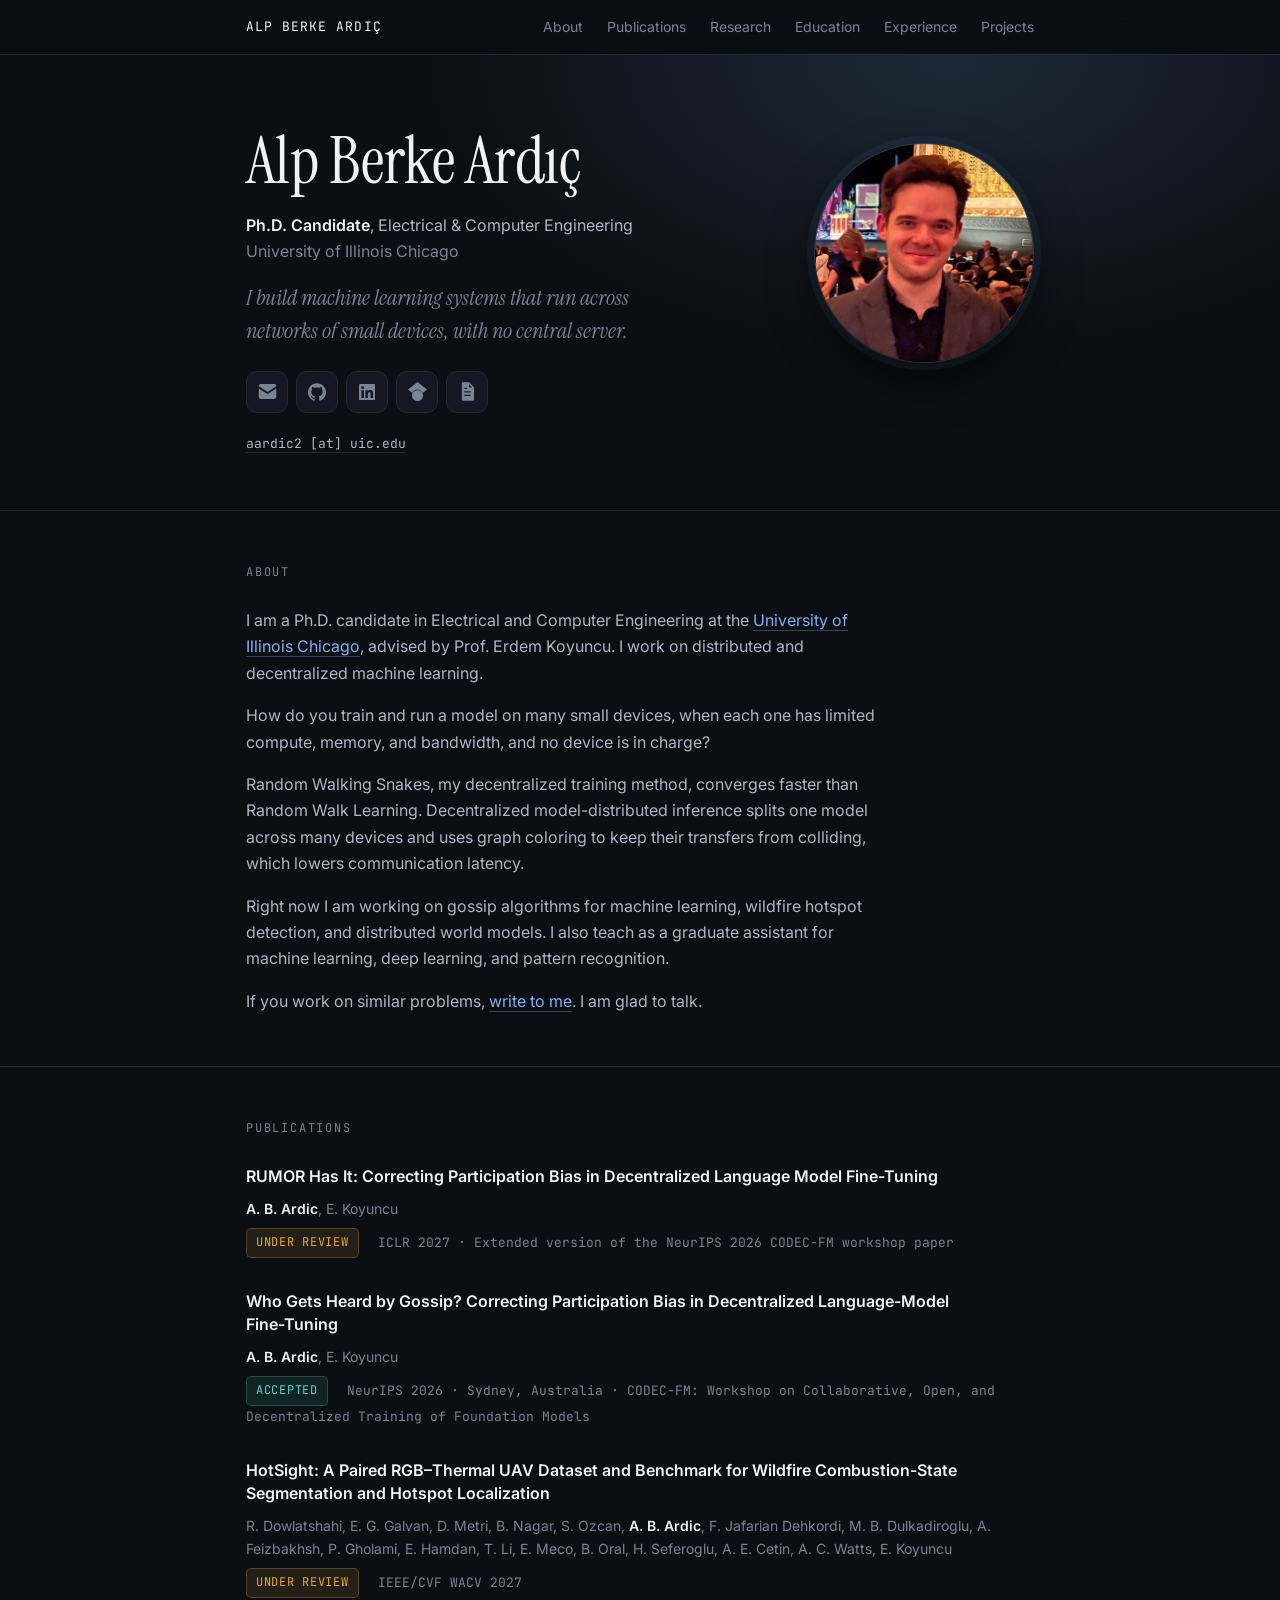
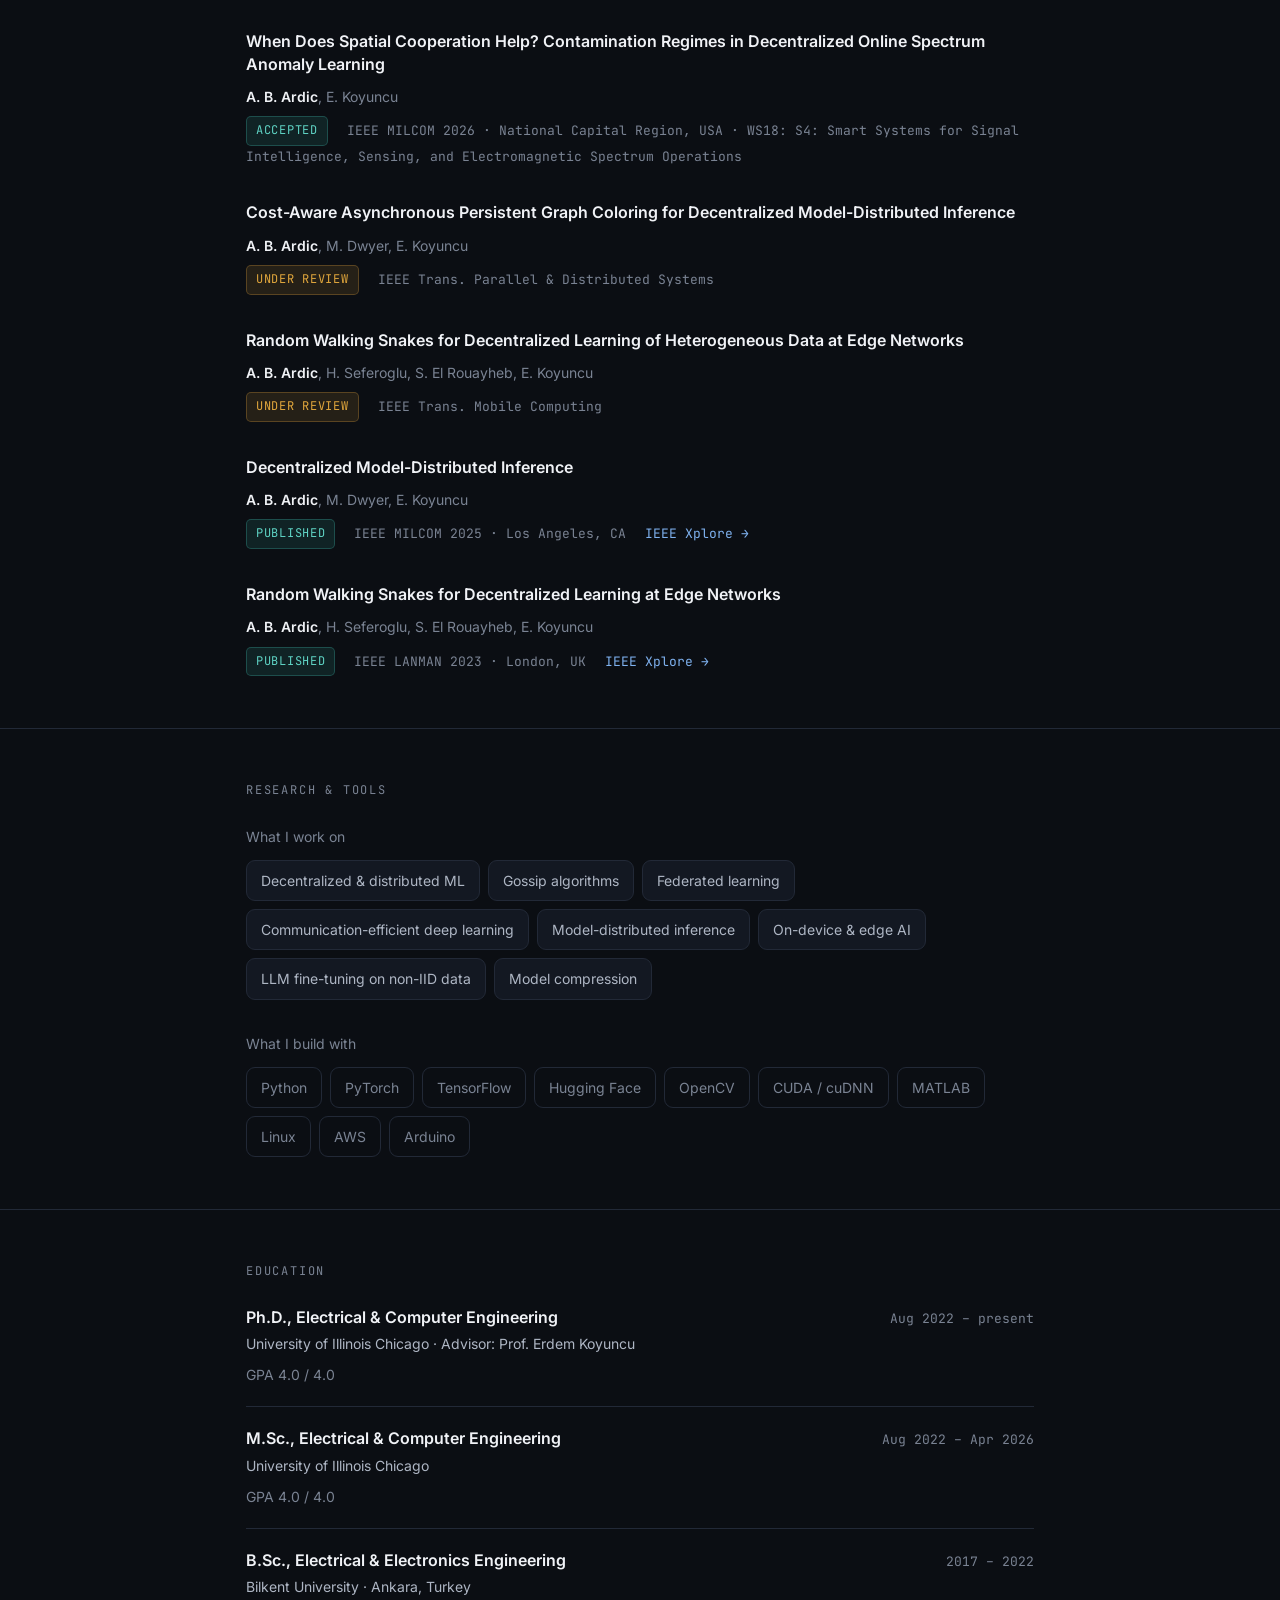
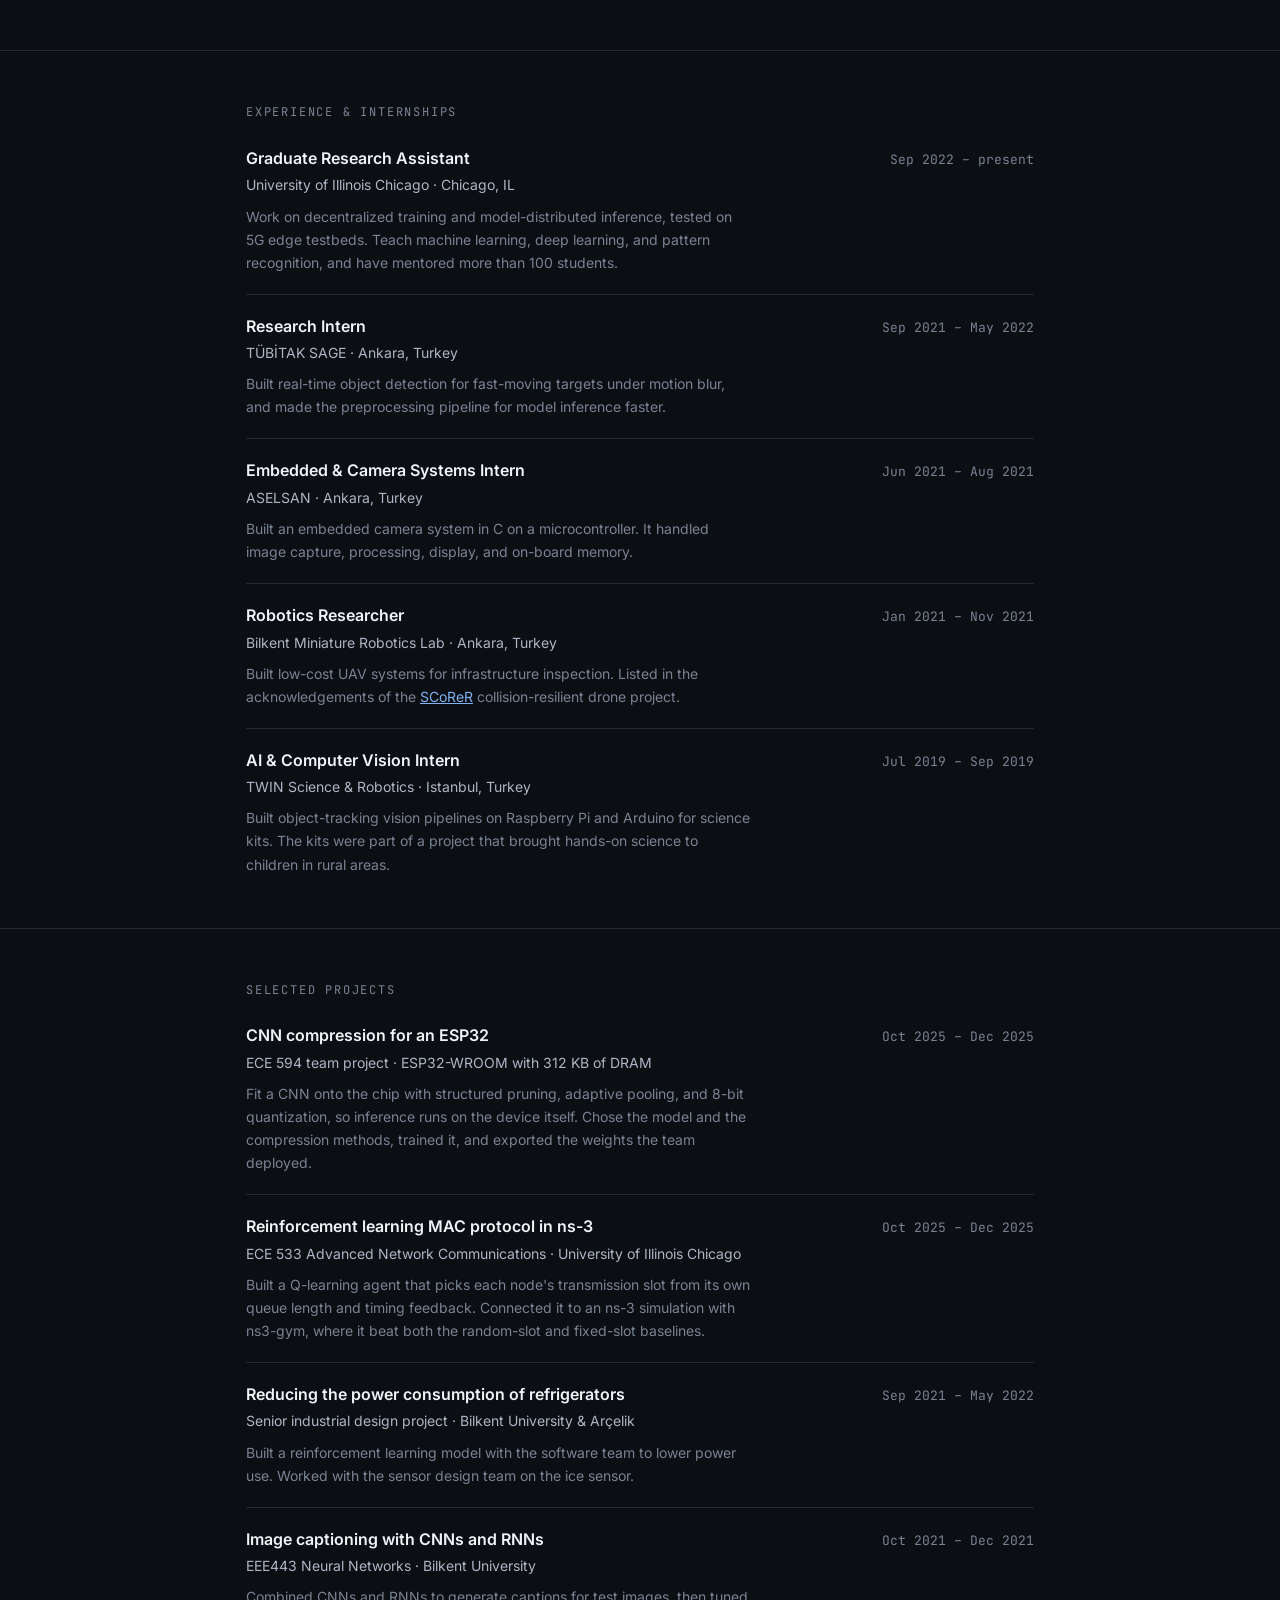
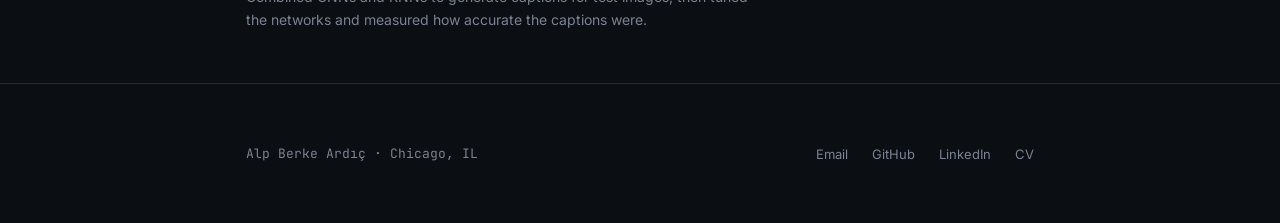
==== index.html @ 1e2c6591 "Add ICLR submission, mark CODEC-FM accepted, HotSight under review" ====
<!DOCTYPE html>
<html lang="en">
<head>
<meta charset="UTF-8">
<meta name="viewport" content="width=device-width, initial-scale=1.0">
<title>Alp Berke Ard&#305;&ccedil;</title>
<meta name="description" content="Alp Berke Ard&#305;&ccedil; is a Ph.D. candidate in Electrical and Computer Engineering at the University of Illinois Chicago, working on distributed and decentralized machine learning at the edge.">
<meta name="color-scheme" content="dark">
<meta property="og:title" content="Alp Berke Ard&#305;&ccedil;">
<meta property="og:description" content="Ph.D. candidate in ECE at the University of Illinois Chicago. Distributed and decentralized machine learning at the edge.">
<meta property="og:type" content="profile">
<meta property="og:image" content="https://alpbardic.github.io/profile.jpg">
<meta property="og:url" content="https://alpbardic.github.io/">
<meta name="theme-color" content="#0B0E13">
<meta name="twitter:card" content="summary">
<meta property="og:image:alt" content="Portrait of Alp Berke Ard&#305;&ccedil;">
<link rel="canonical" href="https://alpbardic.github.io/">
<link rel="icon" href="data:image/svg+xml,%3Csvg%20xmlns='http://www.w3.org/2000/svg'%20viewBox='0%200%2032%2032'%3E%3Crect%20width='32'%20height='32'%20rx='8'%20fill='%230B0E13'/%3E%3Ctext%20x='16'%20y='22'%20font-family='Georgia,serif'%20font-size='17'%20fill='%237FB2F0'%20text-anchor='middle'%3EA%3C/text%3E%3C/svg%3E">
<link rel="preconnect" href="https://fonts.googleapis.com">
<link rel="preconnect" href="https://fonts.gstatic.com" crossorigin>
<link href="https://fonts.googleapis.com/css2?family=Instrument+Serif:ital@0;1&family=Inter:wght@400;600&family=JetBrains+Mono:wght@400&display=swap" rel="stylesheet">
<style>
  :root {
    --bg:        #0B0E13;
    --surface:   #131822;
    --line:      #222937;
    --ink:       #F0F2F6;
    --body:      #AEB6C4;
    --muted:     #7A8393;
    --accent:    #7FB2F0;
    --accent-dim: rgba(127, 178, 240, 0.11);
    --n-a: #3FBFAF;
    --n-b: #8290E4;
    --n-c: #E0A63C;
    --n-d: #C071B8;
    --maxw: 840px;
  }

  * { box-sizing: border-box; }
  html {
    color-scheme: dark;
    -webkit-font-smoothing: antialiased;
    -moz-osx-font-smoothing: grayscale;
    -webkit-tap-highlight-color: rgba(127, 178, 240, 0.15);
    scroll-behavior: smooth;
    scroll-padding-top: 70px;
  }
  body {
    margin: 0;
    position: relative;
    background: var(--bg);
    color: var(--body);
    font-family: 'Inter', system-ui, -apple-system, 'Segoe UI', sans-serif;
    font-size: 1rem;
    line-height: 1.65;
  }
  body::before {
    content: "";
    position: absolute;
    top: 0;
    left: 0;
    right: 0;
    height: 760px;
    pointer-events: none;
    z-index: 0;
    background: radial-gradient(760px 420px at 74% 8%, rgba(127, 178, 240, 0.16), transparent 70%);
  }
  .wrap {
    max-width: var(--maxw);
    margin: 0 auto;
    padding-left: max(26px, env(safe-area-inset-left));
    padding-right: max(26px, env(safe-area-inset-right));
    position: relative;
    z-index: 1;
  }

  a { color: var(--accent); touch-action: manipulation; }
  ::selection { background: rgba(127, 178, 240, 0.28); color: #fff; }
  :focus-visible { outline: 2px solid var(--accent); outline-offset: 3px; border-radius: 4px; }

  .skip {
    position: absolute;
    left: -9999px;
    top: 0;
    z-index: 30;
    background: var(--surface);
    color: var(--ink);
    border: 1px solid var(--line);
    border-radius: 8px;
    padding: 10px 16px;
    font-size: 0.875rem;
    text-decoration: none;
  }
  .skip:focus { left: 12px; top: 12px; }

  /* ---------- Sticky nav ---------- */
  .topbar {
    position: sticky;
    top: 0;
    z-index: 20;
    background: rgba(11, 14, 19, 0.95);
    backdrop-filter: saturate(160%) blur(12px);
    -webkit-backdrop-filter: saturate(160%) blur(12px);
    border-bottom: 1px solid var(--line);
  }
  .topbar .wrap {
    display: flex;
    align-items: center;
    justify-content: space-between;
    gap: 20px;
    height: 54px;
  }
  .topbar .mark {
    font-family: 'JetBrains Mono', ui-monospace, monospace;
    font-size: 0.8125rem;
    letter-spacing: 0.08em;
    color: var(--ink);
    text-decoration: none;
    white-space: nowrap;
  }
  .topbar nav { display: flex; gap: 24px; }
  .topbar nav a {
    font-size: 0.875rem;
    color: var(--muted);
    text-decoration: none;
    transition: color .18s ease;
  }
  .topbar nav a:hover { color: var(--ink); }

  /* ---------- Hero ---------- */
  .hero .wrap { padding-top: 72px; padding-bottom: 56px; }
  .hero-grid {
    display: flex;
    align-items: flex-start;
    gap: 48px;
  }
  .intro { flex: 1 1 auto; min-width: 0; }

  .portrait { flex: 0 0 auto; position: relative; margin: 16px 0 0; }
  .portrait img {
    display: block;
    width: 220px;
    height: 220px;
    border-radius: 50%;
    object-fit: cover;
    border: 1px solid rgba(255, 255, 255, 0.14);
    box-shadow:
      0 0 0 7px rgba(127, 178, 240, 0.06),
      0 18px 44px rgba(0, 0, 0, 0.55);
  }

  .name {
    font-family: 'Instrument Serif', Georgia, serif;
    font-weight: 400;
    font-size: clamp(2.7rem, 7.4vw, 4.1rem);
    line-height: 1.05;
    letter-spacing: -0.008em;
    text-wrap: balance;
    color: var(--ink);
    margin: 0;
  }
  .role {
    font-size: 1rem;
    color: var(--body);
    margin: 16px 0 0;
  }
  .role strong { color: var(--ink); font-weight: 600; }
  .role-org { color: var(--muted); }
  .lede {
    font-family: 'Instrument Serif', Georgia, serif;
    font-style: italic;
    font-size: clamp(1.14rem, 2.5vw, 1.38rem);
    line-height: 1.5;
    color: var(--muted);
    margin: 16px 0 0;
    max-width: 42ch;
  }

  /* ---------- Icon link row ---------- */
  .links { display: flex; flex-wrap: wrap; gap: 8px; margin-top: 24px; }
  .links a {
    display: inline-flex;
    align-items: center;
    justify-content: center;
    width: 42px;
    height: 42px;
    border: 1px solid var(--line);
    background: var(--surface);
    border-radius: 11px;
    color: var(--muted);
    transition: color .18s ease, border-color .18s ease, background .18s ease, transform .18s ease;
  }
  .links a:hover {
    color: var(--accent);
    border-color: rgba(127, 178, 240, 0.45);
    background: var(--accent-dim);
    transform: translateY(-2px);
  }
  .links svg { width: 19px; height: 19px; fill: currentColor; display: block; }
  .links a[aria-label="Email"] svg      { width: 21px; height: 21px; }
  .links a[aria-label="GitHub"] svg     { width: 18px; height: 18px; }
  .links a[aria-label="LinkedIn"] svg   { width: 16.5px; height: 16.5px; }
  .links a[aria-label="CV (PDF)"] svg   { width: 21px; height: 21px; }

  .mailline {
    font-family: 'JetBrains Mono', ui-monospace, monospace;
    font-size: 0.8125rem;
    color: var(--muted);
    margin: 20px 0 0;
  }
  .mailline a { color: var(--body); text-decoration: none; border-bottom: 1px solid var(--line); }
  .mailline a:hover { color: var(--accent); border-bottom-color: var(--accent); }

  /* ---------- Sections ---------- */
  section { border-top: 1px solid var(--line); }
  section .wrap { padding-top: 52px; padding-bottom: 52px; }

  .section-label {
    font-family: 'JetBrains Mono', ui-monospace, monospace;
    font-size: 0.75rem;
    font-weight: 400;
    letter-spacing: 0.15em;
    text-transform: uppercase;
    color: var(--muted);
    margin: 0 0 24px;
  }

  .prose p { margin: 0 0 1rem; max-width: 64ch; text-wrap: pretty; }
  .prose p:last-child { margin-bottom: 0; }
  .prose a { text-decoration: none; border-bottom: 1px solid rgba(127, 178, 240, 0.32); transition: border-color .18s ease; }
  .prose a:hover { border-bottom-color: var(--accent); }
  .prose strong { color: var(--ink); font-weight: 600; }

  /* Research interests + tools */
  .sub {
    font-size: 0.875rem;
    font-weight: 400;
    color: var(--muted);
    margin: 0 0 12px;
  }
  .tags + .sub { margin-top: 32px; }
  .tags { list-style: none; margin: 0; padding: 0; display: flex; flex-wrap: wrap; gap: 8px; }
  .tags li {
    font-size: 0.875rem;
    color: var(--body);
    background: var(--surface);
    border: 1px solid var(--line);
    padding: 8px 14px;
    border-radius: 9px;
  }
  .tags.tools li { background: transparent; color: var(--muted); }

  /* Experience + Education rows */
  .rows { list-style: none; margin: 0; padding: 0; }
  .rows li {
    display: flex;
    justify-content: space-between;
    align-items: baseline;
    gap: 24px;
    padding: 20px 0;
    border-top: 1px solid var(--line);
  }
  .rows li > div { min-width: 0; }
  .rows li:first-child { border-top: none; padding-top: 0; }
  .rows li:last-child { padding-bottom: 0; }
  .row-title { color: var(--ink); font-weight: 600; font-size: 1rem; line-height: 1.4; }
  .row-where { color: var(--body); font-size: 0.875rem; margin-top: 4px; }
  .row-note { color: var(--muted); font-size: 0.875rem; margin-top: 8px; max-width: 56ch; }
  .row-when {
    font-family: 'JetBrains Mono', ui-monospace, monospace;
    font-size: 0.8125rem;
    font-variant-numeric: tabular-nums;
    color: var(--muted);
    white-space: nowrap;
    flex: 0 0 auto;
  }

  /* Publications */
  .pubs { list-style: none; margin: 0; padding: 0; display: flex; flex-direction: column; gap: 32px; }
  .pub-title { font-weight: 600; color: var(--ink); font-size: 1rem; line-height: 1.4; text-decoration: none; display: inline-block; text-wrap: pretty; }
  a.pub-title { border-bottom: 1px solid transparent; transition: color .18s ease, border-color .18s ease; }
  a.pub-title:hover { color: var(--accent); border-bottom-color: var(--accent); }
  .pub-authors { font-size: 0.875rem; color: var(--muted); margin-top: 8px; }
  .pub-authors .me { color: var(--ink); font-weight: 600; }
  .pub-meta {
    font-family: 'JetBrains Mono', ui-monospace, monospace;
    font-size: 0.8125rem;
    line-height: 1.65;
    color: var(--muted);
    margin-top: 8px;
  }
  .pub-meta .tag { margin-right: 11px; }
  .pub-meta .pub-link { margin-left: 11px; }
  .tag {
    display: inline-block;
    vertical-align: 1px;
    font-family: 'JetBrains Mono', ui-monospace, monospace;
    font-size: 0.75rem;
    letter-spacing: 0.06em;
    text-transform: uppercase;
    padding: 4px 9px;
    border-radius: 5px;
    border: 1px solid transparent;
  }
  .tag.published, .tag.accepted { background: rgba(63, 191, 175, 0.12); color: #5FD3C4; border-color: rgba(63, 191, 175, 0.28); }
  .tag.review    { background: rgba(224, 166, 60, 0.12); color: #E0A63C; border-color: rgba(224, 166, 60, 0.28); }
  .pub-link { color: var(--accent); text-decoration: none; border-bottom: 1px solid transparent; white-space: nowrap; }
  .pub-link:hover { border-bottom-color: var(--accent); }

  /* Footer */
  footer { border-top: 1px solid var(--line); }
  footer .wrap {
    padding-top: 56px;
    padding-bottom: 56px;
    display: flex;
    justify-content: space-between;
    flex-wrap: wrap;
    gap: 14px;
    align-items: center;
  }
  .foot-name { font-family: 'JetBrains Mono', ui-monospace, monospace; font-size: 0.8125rem; color: var(--muted); }
  .foot-links a { color: var(--muted); font-size: 0.8125rem; text-decoration: none; margin-left: 20px; }
  .foot-links a:first-child { margin-left: 0; }
  .foot-links a:hover { color: var(--accent); }

  /* ---------- Load animation ---------- */
  .intro > * { animation: riseIn .68s cubic-bezier(.2,.7,.2,1) backwards; }
  .name   { animation-delay: .10s; }
  .role   { animation-delay: .16s; }
  .lede   { animation-delay: .22s; }
  .links  { animation-delay: .28s; }
  .mailline { animation-delay: .34s; }
  .portrait { animation: riseIn .8s cubic-bezier(.2,.7,.2,1) .12s backwards; }
  @keyframes riseIn { from { opacity: 0; transform: translateY(12px); } to { opacity: 1; transform: none; } }

  @media (prefers-reduced-motion: reduce) {
    html { scroll-behavior: auto; }
    .intro > *, .portrait {
      animation: none !important;
      opacity: 1 !important;
      transform: none !important;
    }
  }

  /* ---------- Mobile ---------- */
  @media (max-width: 720px) {
    .topbar .mark { display: none; }
    .topbar nav {
      width: 100%;
      gap: 20px;
      overflow-x: auto;
      overscroll-behavior-x: contain;
      scrollbar-width: none;
      -ms-overflow-style: none;
    }
    .topbar nav::-webkit-scrollbar { display: none; }
    .topbar nav a { white-space: nowrap; }
    .wrap { padding-left: max(20px, env(safe-area-inset-left)); padding-right: max(20px, env(safe-area-inset-right)); }
    .hero .wrap { padding-top: 44px; padding-bottom: 44px; }
    .hero-grid { flex-direction: column-reverse; align-items: flex-start; gap: 28px; }
    .portrait { margin: 0; }
    .portrait img { width: 132px; height: 132px; }
    section .wrap { padding-top: 40px; padding-bottom: 40px; }
    .rows li { flex-direction: column-reverse; align-items: flex-start; gap: 6px; }
    .tags li { font-size: 0.8125rem; padding: 6px 12px; }
    .lede { max-width: none; }
  }
</style>
</head>
<body>

  <a class="skip" href="#main">Skip to content</a>

  <div class="topbar">
    <div class="wrap">
      <a class="mark" href="#top">ALP BERKE ARDI&Ccedil;</a>
      <nav aria-label="Sections">
        <a href="#about">About</a>
        <a href="#publications">Publications</a>
        <a href="#research">Research</a>
        <a href="#education">Education</a>
        <a href="#experience">Experience</a>
        <a href="#projects">Projects</a>
      </nav>
    </div>
  </div>

  <header class="hero" id="top">
    <div class="wrap">
      <div class="hero-grid">
        <div class="intro">
          <h1 class="name">Alp Berke Ard&#305;&ccedil;</h1>
          <p class="role"><strong>Ph.D. Candidate</strong>, Electrical &amp; Computer Engineering<br><span class="role-org">University of Illinois Chicago</span></p>
          <p class="lede">I build machine learning systems that run across networks of small devices, with no central server.</p>

          <nav class="links" aria-label="Contact and profiles">
            <a href="mailto:aardic2@uic.edu" title="Email" aria-label="Email">
              <svg viewBox="0 0 24 24" aria-hidden="true"><path d="M2 5.6C2 4.4 3 3.4 4.2 3.4h15.6c1.2 0 2.2 1 2.2 2.2v.5L12 12.5 2 6.1v-.5Z"/><path d="M2 8.5v9.9c0 1.2 1 2.2 2.2 2.2h15.6c1.2 0 2.2-1 2.2-2.2V8.5l-9.5 6.1c-.3.2-.7.2-1 0L2 8.5Z"/></svg>
            </a>
            <a href="https://github.com/alpbardic" target="_blank" rel="noopener" title="GitHub" aria-label="GitHub">
              <svg viewBox="0 0 24 24" aria-hidden="true"><path d="M12 .297c-6.63 0-12 5.373-12 12 0 5.303 3.438 9.8 8.205 11.385.6.113.82-.258.82-.577 0-.285-.01-1.04-.015-2.04-3.338.724-4.042-1.61-4.042-1.61C4.422 18.07 3.633 17.7 3.633 17.7c-1.087-.744.084-.729.084-.729 1.205.084 1.838 1.236 1.838 1.236 1.07 1.835 2.809 1.305 3.495.998.108-.776.417-1.305.76-1.605-2.665-.3-5.466-1.332-5.466-5.93 0-1.31.465-2.38 1.235-3.22-.135-.303-.54-1.523.105-3.176 0 0 1.005-.322 3.3 1.23.96-.267 1.98-.399 3-.405 1.02.006 2.04.138 3 .405 2.28-1.552 3.285-1.23 3.285-1.23.645 1.653.24 2.873.12 3.176.765.84 1.23 1.91 1.23 3.22 0 4.61-2.805 5.625-5.475 5.92.42.36.81 1.096.81 2.22 0 1.606-.015 2.896-.015 3.286 0 .315.21.69.825.57C20.565 22.092 24 17.592 24 12.297c0-6.627-5.373-12-12-12"/></svg>
            </a>
            <a href="https://www.linkedin.com/in/alpberkeardic" target="_blank" rel="noopener" title="LinkedIn" aria-label="LinkedIn">
              <svg viewBox="0 0 24 24" aria-hidden="true"><path d="M20.447 20.452h-3.554v-5.569c0-1.328-.027-3.037-1.852-3.037-1.853 0-2.136 1.445-2.136 2.939v5.667H9.351V9h3.414v1.561h.046c.477-.9 1.637-1.85 3.37-1.85 3.601 0 4.267 2.37 4.267 5.455v6.286zM5.337 7.433a2.062 2.062 0 01-2.063-2.065 2.064 2.064 0 112.063 2.065zm1.782 13.019H3.555V9h3.564v11.452zM22.225 0H1.771C.792 0 0 .774 0 1.729v20.542C0 23.227.792 24 1.771 24h20.451C23.2 24 24 23.227 24 22.271V1.729C24 .774 23.2 0 22.222 0h.003z"/></svg>
            </a>
            <a href="https://scholar.google.com/citations?user=dXSfslwAAAAJ&amp;hl=en" target="_blank" rel="noopener" title="Google Scholar" aria-label="Google Scholar">
              <svg viewBox="0 0 24 24" aria-hidden="true"><path d="M5.242 13.769L0 9.5 12 0l12 9.5-5.242 4.269C17.548 11.249 14.978 9.5 12 9.5c-2.977 0-5.548 1.748-6.758 4.269zM12 10a7 7 0 100 14 7 7 0 000-14z"/></svg>
            </a>
            <a href="Alp_Berke_Ardic_Resume.pdf" target="_blank" rel="noopener" title="CV (PDF)" aria-label="CV (PDF)">
              <svg viewBox="0 0 24 24" fill-rule="evenodd" clip-rule="evenodd" aria-hidden="true"><path d="M5.6 2.6c0-.6.5-1.1 1.1-1.1h7.1L19.5 7v14.4c0 .6-.5 1.1-1.1 1.1H6.7c-.6 0-1.1-.5-1.1-1.1V2.6Zm8.2 1.1v3.6h3.6l-3.6-3.6ZM8.4 11.6h7.2v1.6H8.4v-1.6Zm0 4h7.2v1.6H8.4v-1.6Zm0-8h3.2v1.6H8.4V7.6Z"/></svg>
            </a>
          </nav>

          <p class="mailline"><a href="mailto:aardic2@uic.edu">aardic2 [at] uic.edu</a></p>
        </div>

        <figure class="portrait">
          <img src="profile.jpg" width="220" height="220" alt="Portrait of Alp Berke Ard&#305;&ccedil;" decoding="async" fetchpriority="high">
        </figure>
      </div>
    </div>
  </header>

  <main id="main">
    <section id="about" aria-labelledby="about-label">
      <div class="wrap">
        <h2 class="section-label" id="about-label">About</h2>
        <div class="prose">
          <p>I am a Ph.D. candidate in Electrical and Computer Engineering at the <a href="https://ece.uic.edu" target="_blank" rel="noopener">University of Illinois Chicago</a>, advised by Prof. Erdem Koyuncu. I work on distributed and decentralized machine learning.</p>
          <p>How do you train and run a model on many small devices, when each one has limited compute, memory, and bandwidth, and no device is in charge?</p>
          <p>Random Walking Snakes, my decentralized training method, converges faster than Random Walk Learning. Decentralized model-distributed inference splits one model across many devices and uses graph coloring to keep their transfers from colliding, which lowers communication latency.</p>
          <p>Right now I am working on gossip algorithms for machine learning, wildfire hotspot detection, and distributed world models. I also teach as a graduate assistant for machine learning, deep learning, and pattern recognition.</p>
          <p>If you work on similar problems, <a href="mailto:aardic2@uic.edu">write to me</a>. I am glad to talk.</p>
        </div>
      </div>
    </section>

    <section id="publications" aria-labelledby="publications-label">
      <div class="wrap">
        <h2 class="section-label" id="publications-label">Publications</h2>
        <ul class="pubs">
          <li>
            <span class="pub-title">RUMOR Has It: Correcting Participation Bias in Decentralized Language Model Fine-Tuning</span>
            <div class="pub-authors"><span class="me">A. B. Ardic</span>, E. Koyuncu</div>
            <div class="pub-meta"><span class="tag review">Under review</span> <span class="venue">ICLR 2027 &middot; Extended version of the NeurIPS 2026 CODEC-FM workshop paper</span></div>
          </li>
          <li>
            <span class="pub-title">Who Gets Heard by Gossip? Correcting Participation Bias in Decentralized Language-Model Fine-Tuning</span>
            <div class="pub-authors"><span class="me">A. B. Ardic</span>, E. Koyuncu</div>
            <div class="pub-meta"><span class="tag accepted">Accepted</span> <span class="venue">NeurIPS 2026 &middot; Sydney, Australia &middot; CODEC-FM: Workshop on Collaborative, Open, and Decentralized Training of Foundation Models</span></div>
          </li>
          <li>
            <span class="pub-title">HotSight: A Paired RGB&ndash;Thermal UAV Dataset and Benchmark for Wildfire Combustion-State Segmentation and Hotspot Localization</span>
            <div class="pub-authors">R. Dowlatshahi, E. G. Galvan, D. Metri, B. Nagar, S. Ozcan, <span class="me">A. B. Ardic</span>, F. Jafarian Dehkordi, M. B. Dulkadiroglu, A. Feizbakhsh, P. Gholami, E. Hamdan, T. Li, E. Meco, B. Oral, H. Seferoglu, A. E. Cetin, A. C. Watts, E. Koyuncu</div>
            <div class="pub-meta"><span class="tag review">Under review</span> <span class="venue">IEEE/CVF WACV 2027</span></div>
          </li>
          <li>
            <span class="pub-title">When Does Spatial Cooperation Help? Contamination Regimes in Decentralized Online Spectrum Anomaly Learning</span>
            <div class="pub-authors"><span class="me">A. B. Ardic</span>, E. Koyuncu</div>
            <div class="pub-meta"><span class="tag accepted">Accepted</span> <span class="venue">IEEE MILCOM 2026 &middot; National Capital Region, USA &middot; WS18: S4: Smart Systems for Signal Intelligence, Sensing, and Electromagnetic Spectrum Operations</span></div>
          </li>
          <li>
            <span class="pub-title">Cost-Aware Asynchronous Persistent Graph Coloring for Decentralized Model-Distributed Inference</span>
            <div class="pub-authors"><span class="me">A. B. Ardic</span>, M. Dwyer, E. Koyuncu</div>
            <div class="pub-meta"><span class="tag review">Under review</span> <span class="venue">IEEE Trans. Parallel &amp; Distributed Systems</span></div>
          </li>
          <li>
            <span class="pub-title">Random Walking Snakes for Decentralized Learning of Heterogeneous Data at Edge Networks</span>
            <div class="pub-authors"><span class="me">A. B. Ardic</span>, H. Seferoglu, S. El Rouayheb, E. Koyuncu</div>
            <div class="pub-meta"><span class="tag review">Under review</span> <span class="venue">IEEE Trans. Mobile Computing</span></div>
          </li>
          <li>
            <a class="pub-title" href="https://ieeexplore.ieee.org/document/11310356" target="_blank" rel="noopener">Decentralized Model-Distributed Inference</a>
            <div class="pub-authors"><span class="me">A. B. Ardic</span>, M. Dwyer, E. Koyuncu</div>
            <div class="pub-meta"><span class="tag published">Published</span> <span class="venue">IEEE MILCOM 2025 &middot; Los Angeles, CA</span> <a class="pub-link" href="https://ieeexplore.ieee.org/document/11310356" target="_blank" rel="noopener">IEEE Xplore &rarr;</a></div>
          </li>
          <li>
            <a class="pub-title" href="https://ieeexplore.ieee.org/document/10189426" target="_blank" rel="noopener">Random Walking Snakes for Decentralized Learning at Edge Networks</a>
            <div class="pub-authors"><span class="me">A. B. Ardic</span>, H. Seferoglu, S. El Rouayheb, E. Koyuncu</div>
            <div class="pub-meta"><span class="tag published">Published</span> <span class="venue">IEEE LANMAN 2023 &middot; London, UK</span> <a class="pub-link" href="https://ieeexplore.ieee.org/document/10189426" target="_blank" rel="noopener">IEEE Xplore &rarr;</a></div>
          </li>
        </ul>
      </div>
    </section>

    <section id="research" aria-labelledby="research-label">
      <div class="wrap">
        <h2 class="section-label" id="research-label">Research &amp; Tools</h2>
        <h3 class="sub">What I work on</h3>
        <ul class="tags">
          <li>Decentralized &amp; distributed ML</li>
          <li>Gossip algorithms</li>
          <li>Federated learning</li>
          <li>Communication-efficient deep learning</li>
          <li>Model-distributed inference</li>
          <li>On-device &amp; edge AI</li>
          <li>LLM fine-tuning on non-IID data</li>
          <li>Model compression</li>
        </ul>
        <h3 class="sub">What I build with</h3>
        <ul class="tags tools">
          <li>Python</li>
          <li>PyTorch</li>
          <li>TensorFlow</li>
          <li>Hugging Face</li>
          <li>OpenCV</li>
          <li>CUDA / cuDNN</li>
          <li>MATLAB</li>
          <li>Linux</li>
          <li>AWS</li>
          <li>Arduino</li>
        </ul>
      </div>
    </section>

    <section id="education" aria-labelledby="education-label">
      <div class="wrap">
        <h2 class="section-label" id="education-label">Education</h2>
        <ul class="rows">
          <li>
            <div>
              <div class="row-title">Ph.D., Electrical &amp; Computer Engineering</div>
              <div class="row-where">University of Illinois Chicago &middot; Advisor: Prof. Erdem Koyuncu</div>
              <div class="row-note">GPA 4.0 / 4.0</div>
            </div>
            <div class="row-when">Aug 2022 &ndash; present</div>
          </li>
          <li>
            <div>
              <div class="row-title">M.Sc., Electrical &amp; Computer Engineering</div>
              <div class="row-where">University of Illinois Chicago</div>
              <div class="row-note">GPA 4.0 / 4.0</div>
            </div>
            <div class="row-when">Aug 2022 &ndash; Apr 2026</div>
          </li>
          <li>
            <div>
              <div class="row-title">B.Sc., Electrical &amp; Electronics Engineering</div>
              <div class="row-where">Bilkent University &middot; Ankara, Turkey</div>
            </div>
            <div class="row-when">2017 &ndash; 2022</div>
          </li>
        </ul>
      </div>
    </section>

    <section id="experience" aria-labelledby="experience-label">
      <div class="wrap">
        <h2 class="section-label" id="experience-label">Experience &amp; Internships</h2>
        <ul class="rows">
          <li>
            <div>
              <div class="row-title">Graduate Research Assistant</div>
              <div class="row-where">University of Illinois Chicago &middot; Chicago, IL</div>
              <div class="row-note">Work on decentralized training and model-distributed inference, tested on 5G edge testbeds. Teach machine learning, deep learning, and pattern recognition, and have mentored more than 100 students.</div>
            </div>
            <div class="row-when">Sep 2022 &ndash; present</div>
          </li>
          <li>
            <div>
              <div class="row-title">Research Intern</div>
              <div class="row-where">T&Uuml;B&#304;TAK SAGE &middot; Ankara, Turkey</div>
              <div class="row-note">Built real-time object detection for fast-moving targets under motion blur, and made the preprocessing pipeline for model inference faster.</div>
            </div>
            <div class="row-when">Sep 2021 &ndash; May 2022</div>
          </li>
          <li>
            <div>
              <div class="row-title">Embedded &amp; Camera Systems Intern</div>
              <div class="row-where">ASELSAN &middot; Ankara, Turkey</div>
              <div class="row-note">Built an embedded camera system in C on a microcontroller. It handled image capture, processing, display, and on-board memory.</div>
            </div>
            <div class="row-when">Jun 2021 &ndash; Aug 2021</div>
          </li>
          <li>
            <div>
              <div class="row-title">Robotics Researcher</div>
              <div class="row-where">Bilkent Miniature Robotics Lab &middot; Ankara, Turkey</div>
              <div class="row-note">Built low-cost UAV systems for infrastructure inspection. Listed in the acknowledgements of the <a href="https://ieeexplore.ieee.org/document/10121952" target="_blank" rel="noopener">SCoReR</a> collision-resilient drone project.</div>
            </div>
            <div class="row-when">Jan 2021 &ndash; Nov 2021</div>
          </li>
          <li>
            <div>
              <div class="row-title">AI &amp; Computer Vision Intern</div>
              <div class="row-where">TWIN Science &amp; Robotics &middot; Istanbul, Turkey</div>
              <div class="row-note">Built object-tracking vision pipelines on Raspberry Pi and Arduino for science kits. The kits were part of a project that brought hands-on science to children in rural areas.</div>
            </div>
            <div class="row-when">Jul 2019 &ndash; Sep 2019</div>
          </li>
        </ul>
      </div>
    </section>

    <section id="projects" aria-labelledby="projects-label">
      <div class="wrap">
        <h2 class="section-label" id="projects-label">Selected Projects</h2>
        <ul class="rows">
          <li>
            <div>
              <div class="row-title">CNN compression for an ESP32</div>
              <div class="row-where">ECE 594 team project &middot; ESP32-WROOM with 312&nbsp;KB of DRAM</div>
              <div class="row-note">Fit a CNN onto the chip with structured pruning, adaptive pooling, and 8-bit quantization, so inference runs on the device itself. Chose the model and the compression methods, trained it, and exported the weights the team deployed.</div>
            </div>
            <div class="row-when">Oct 2025 &ndash; Dec 2025</div>
          </li>
          <li>
            <div>
              <div class="row-title">Reinforcement learning MAC protocol in ns-3</div>
              <div class="row-where">ECE 533 Advanced Network Communications &middot; University of Illinois Chicago</div>
              <div class="row-note">Built a Q-learning agent that picks each node's transmission slot from its own queue length and timing feedback. Connected it to an ns-3 simulation with ns3-gym, where it beat both the random-slot and fixed-slot baselines.</div>
            </div>
            <div class="row-when">Oct 2025 &ndash; Dec 2025</div>
          </li>
          <li>
            <div>
              <div class="row-title">Reducing the power consumption of refrigerators</div>
              <div class="row-where">Senior industrial design project &middot; Bilkent University &amp; Ar&ccedil;elik</div>
              <div class="row-note">Built a reinforcement learning model with the software team to lower power use. Worked with the sensor design team on the ice sensor.</div>
            </div>
            <div class="row-when">Sep 2021 &ndash; May 2022</div>
          </li>
          <li>
            <div>
              <div class="row-title">Image captioning with CNNs and RNNs</div>
              <div class="row-where">EEE443 Neural Networks &middot; Bilkent University</div>
              <div class="row-note">Combined CNNs and RNNs to generate captions for test images, then tuned the networks and measured how accurate the captions were.</div>
            </div>
            <div class="row-when">Oct 2021 &ndash; Dec 2021</div>
          </li>
        </ul>
      </div>
    </section>
  </main>

  <footer>
    <div class="wrap">
      <span class="foot-name">Alp Berke Ard&#305;&ccedil; &middot; Chicago, IL</span>
      <span class="foot-links">
        <a href="mailto:aardic2@uic.edu">Email</a>
        <a href="https://github.com/alpbardic" target="_blank" rel="noopener">GitHub</a>
        <a href="https://www.linkedin.com/in/alpberkeardic" target="_blank" rel="noopener">LinkedIn</a>
        <a href="Alp_Berke_Ardic_Resume.pdf" target="_blank" rel="noopener">CV</a>
      </span>
    </div>
  </footer>

</body>
</html>
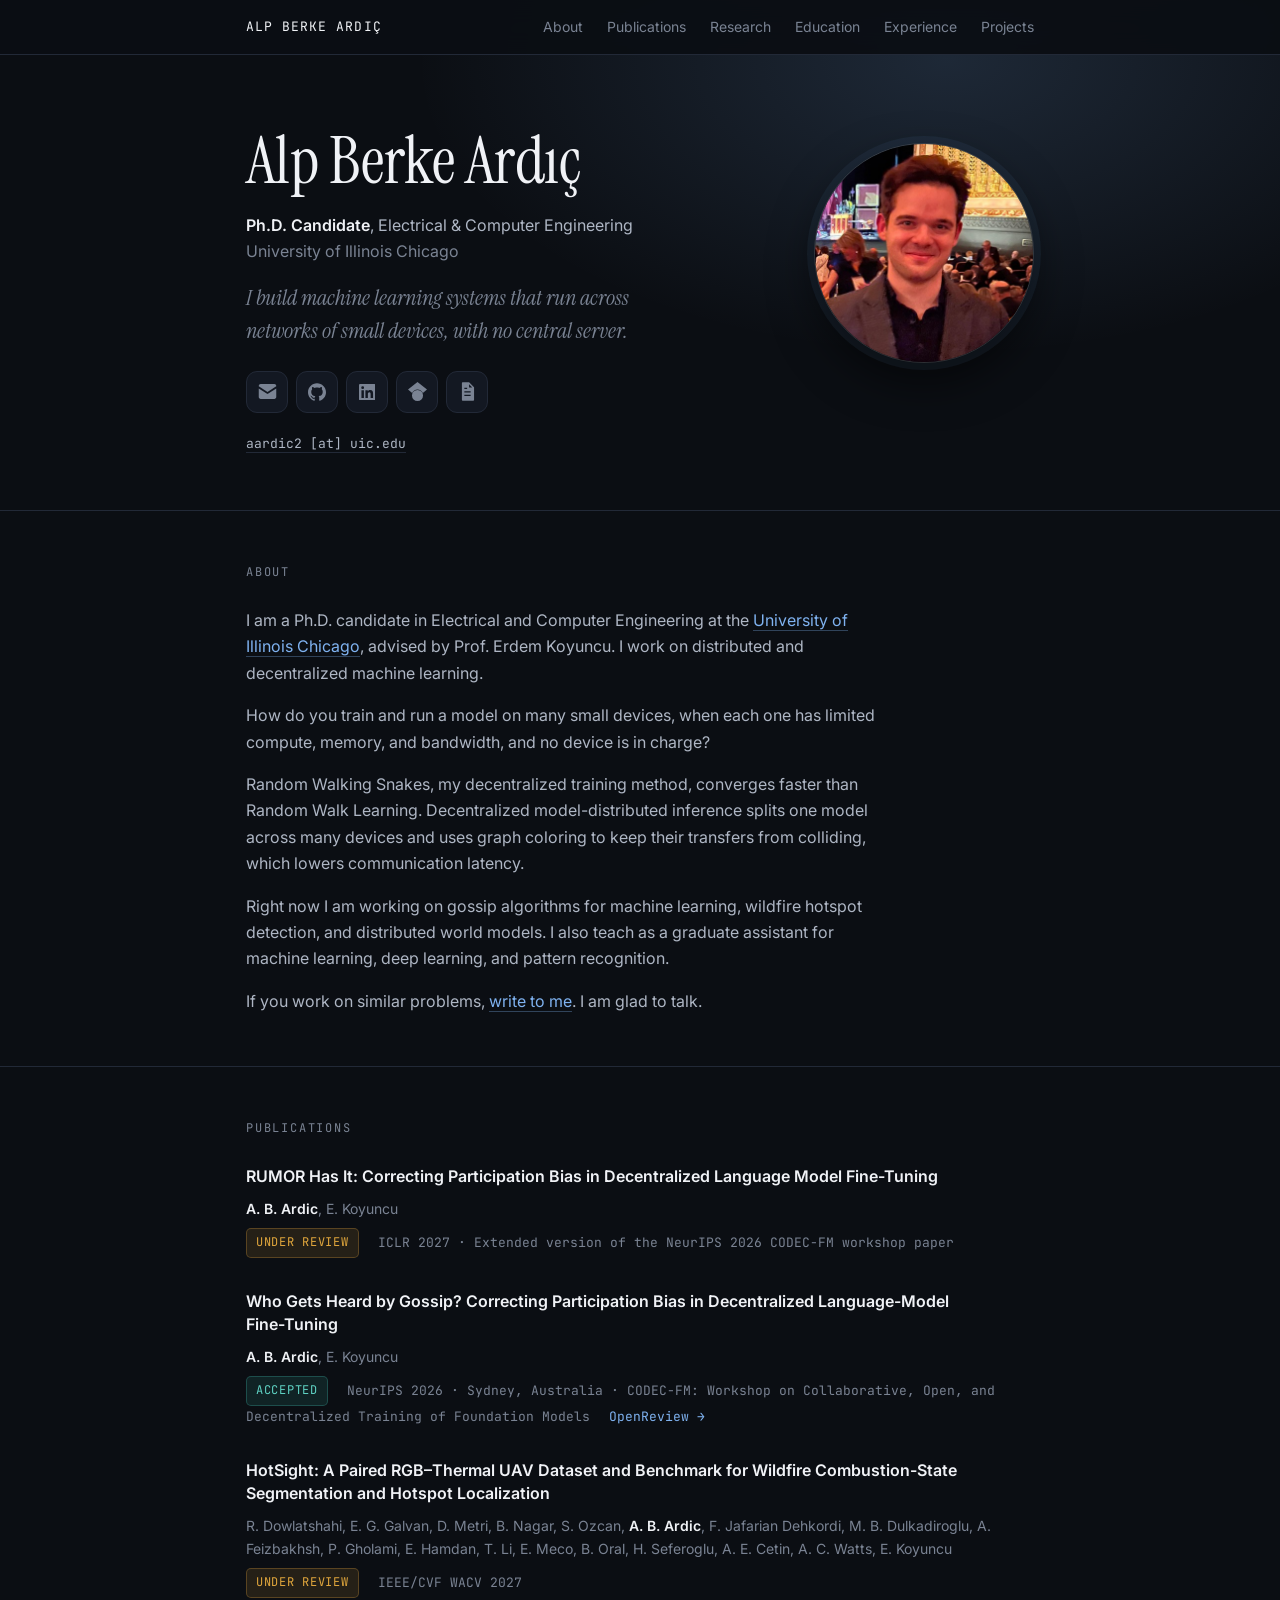
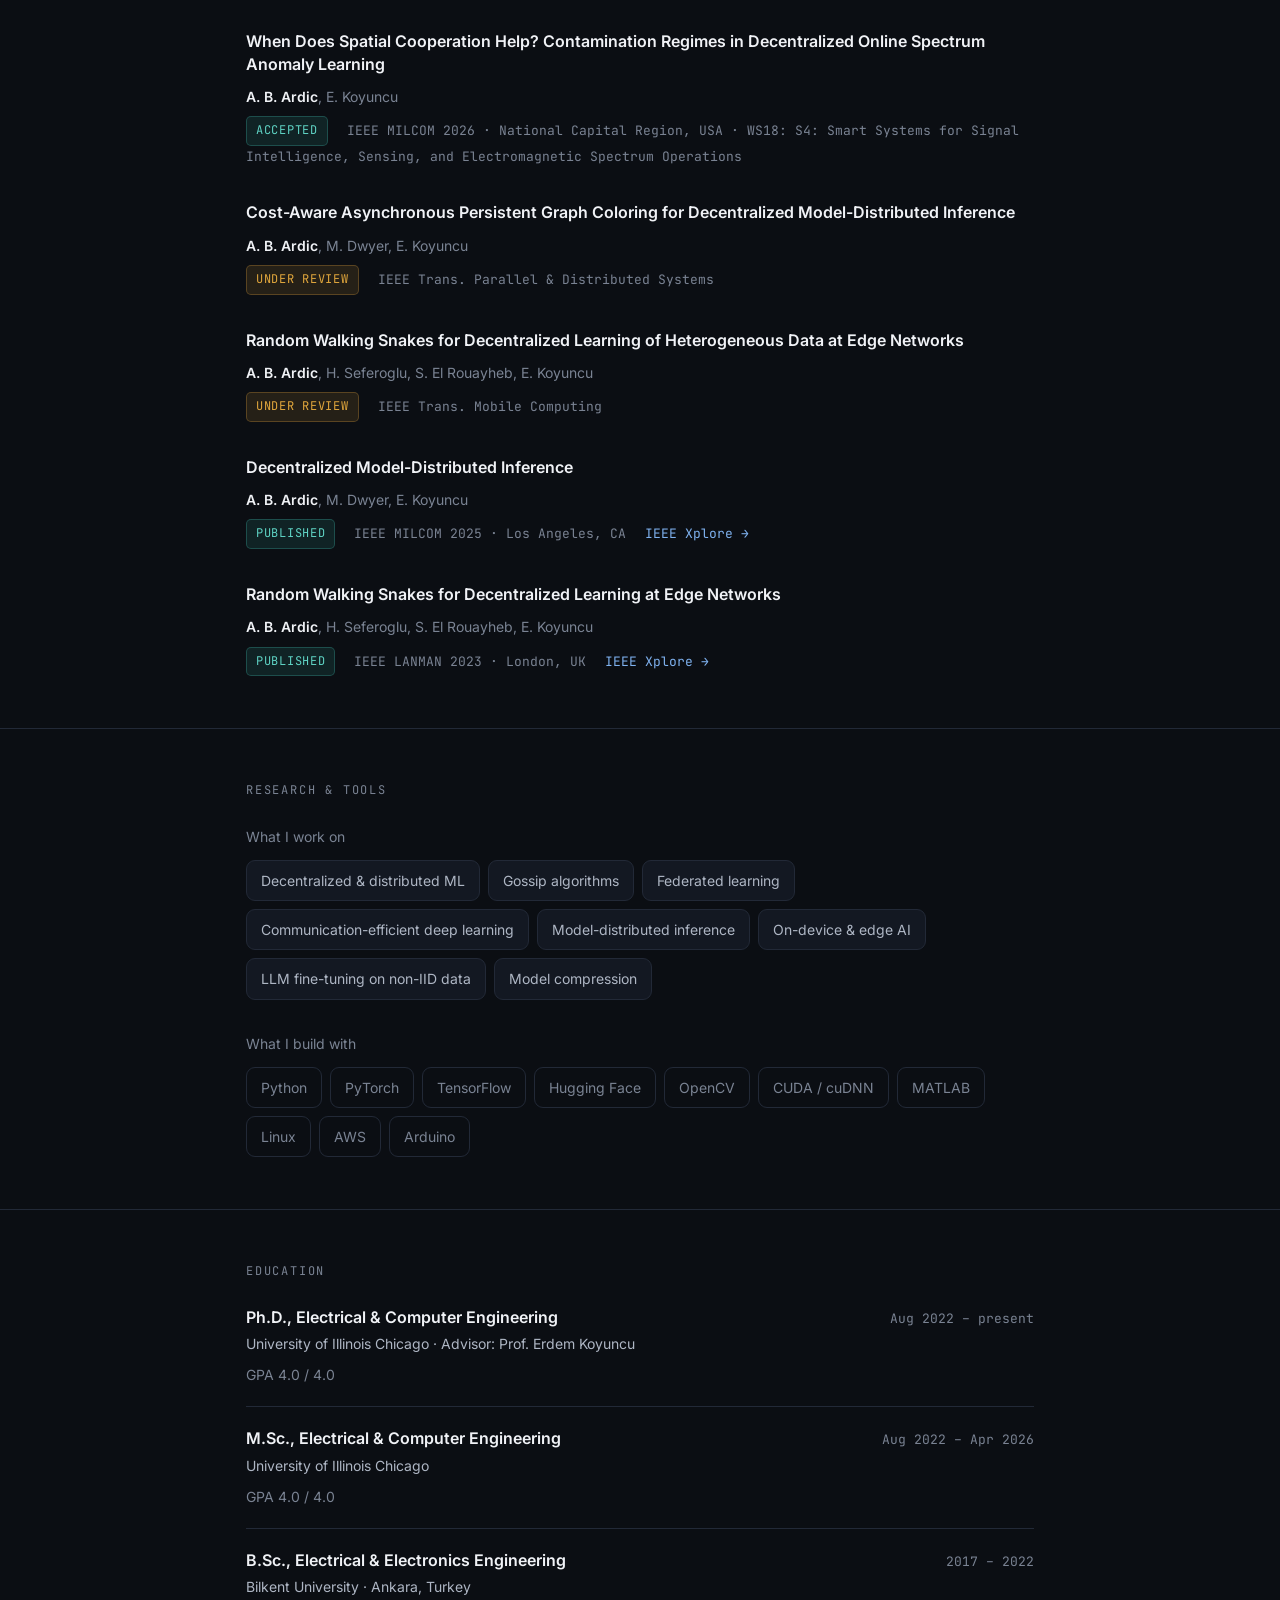
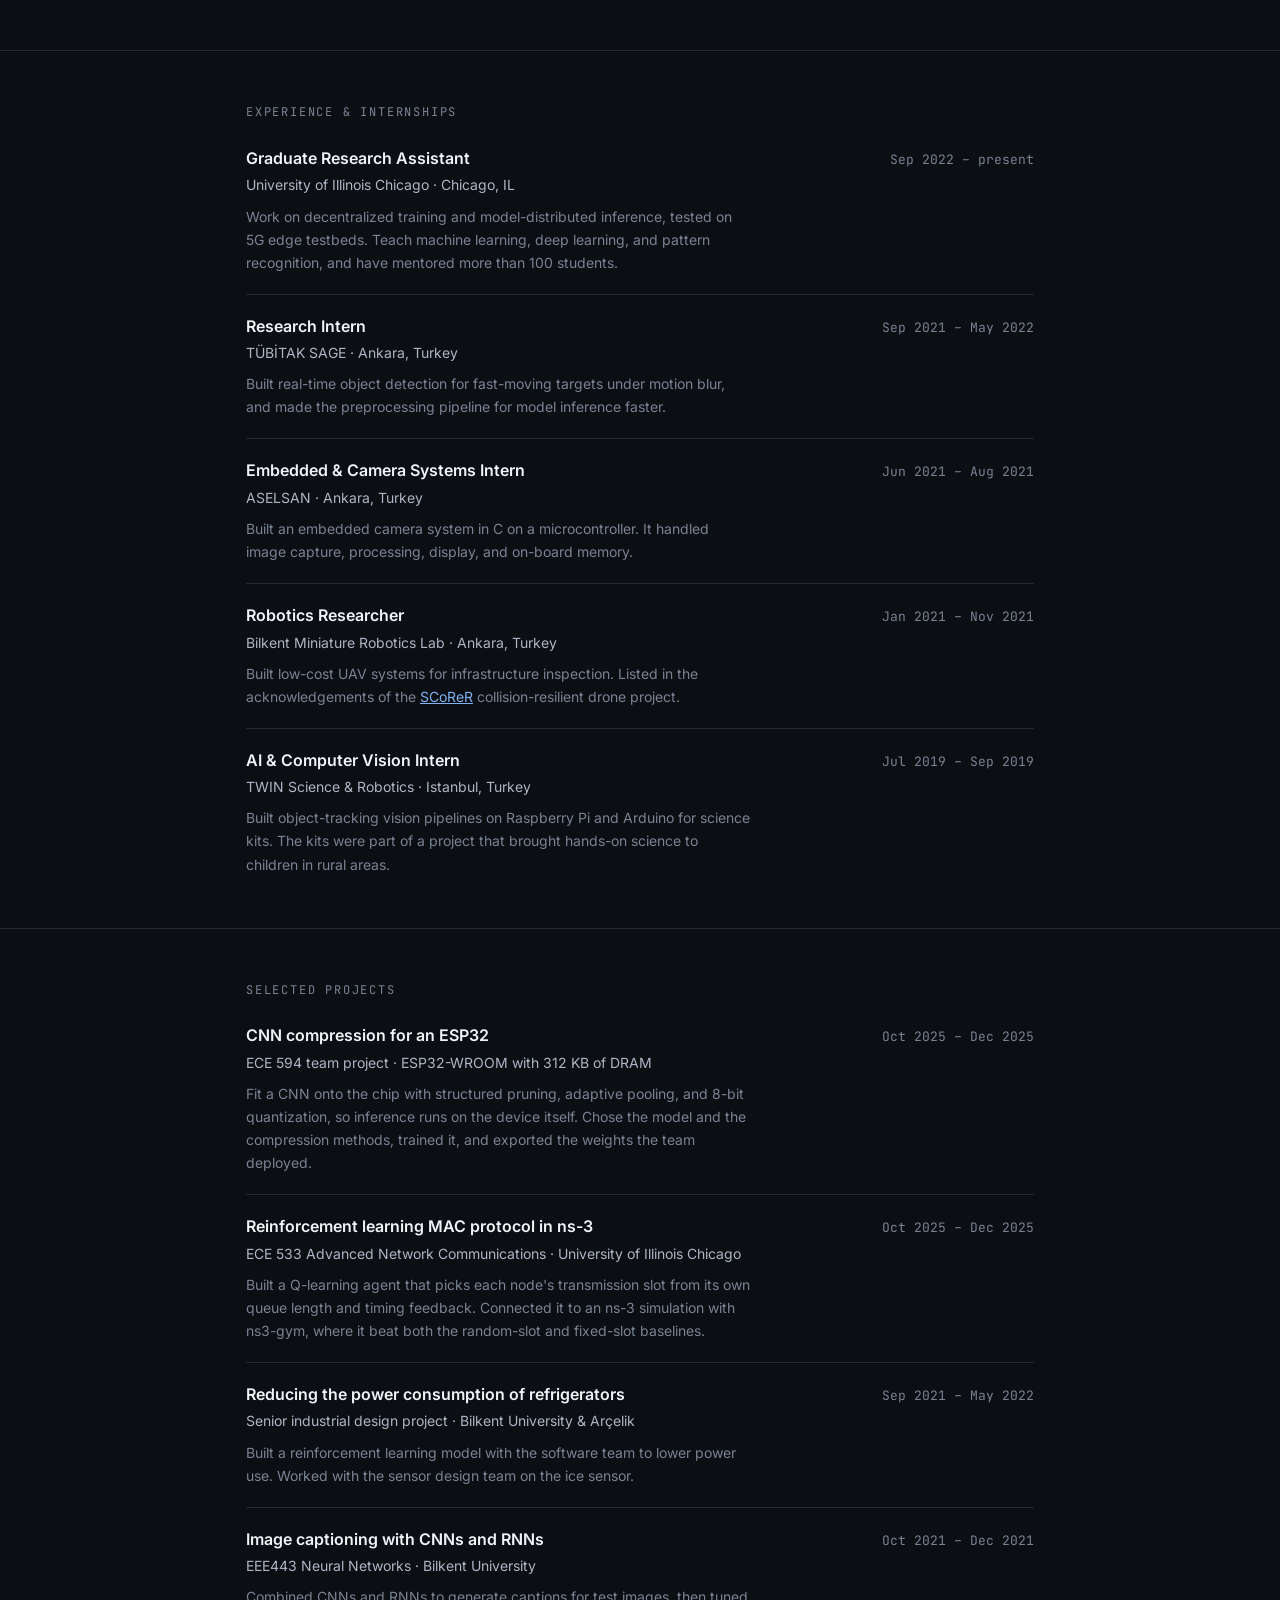
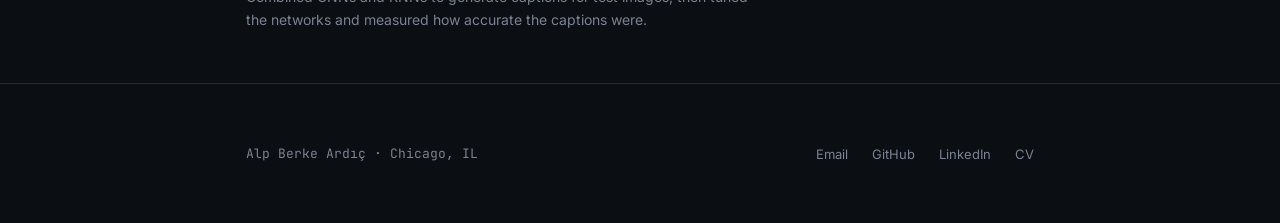
==== commit d82ad8ff: "CODEC-FM OpenReview link added." ====
--- a/index.html
+++ b/index.html
@@ -445,9 +445,9 @@
             <div class="pub-meta"><span class="tag review">Under review</span> <span class="venue">ICLR 2027 &middot; Extended version of the NeurIPS 2026 CODEC-FM workshop paper</span></div>
           </li>
           <li>
-            <span class="pub-title">Who Gets Heard by Gossip? Correcting Participation Bias in Decentralized Language-Model Fine-Tuning</span>
+            <a class="pub-title" href="https://openreview.net/forum?id=nvzrhV1Cp5" target="_blank" rel="noopener">Who Gets Heard by Gossip? Correcting Participation Bias in Decentralized Language-Model Fine-Tuning</a>
             <div class="pub-authors"><span class="me">A. B. Ardic</span>, E. Koyuncu</div>
-            <div class="pub-meta"><span class="tag accepted">Accepted</span> <span class="venue">NeurIPS 2026 &middot; Sydney, Australia &middot; CODEC-FM: Workshop on Collaborative, Open, and Decentralized Training of Foundation Models</span></div>
+            <div class="pub-meta"><span class="tag accepted">Accepted</span> <span class="venue">NeurIPS 2026 &middot; Sydney, Australia &middot; CODEC-FM: Workshop on Collaborative, Open, and Decentralized Training of Foundation Models</span> <a class="pub-link" href="https://openreview.net/forum?id=nvzrhV1Cp5" target="_blank" rel="noopener">OpenReview &rarr;</a></div>
           </li>
           <li>
             <span class="pub-title">HotSight: A Paired RGB&ndash;Thermal UAV Dataset and Benchmark for Wildfire Combustion-State Segmentation and Hotspot Localization</span>
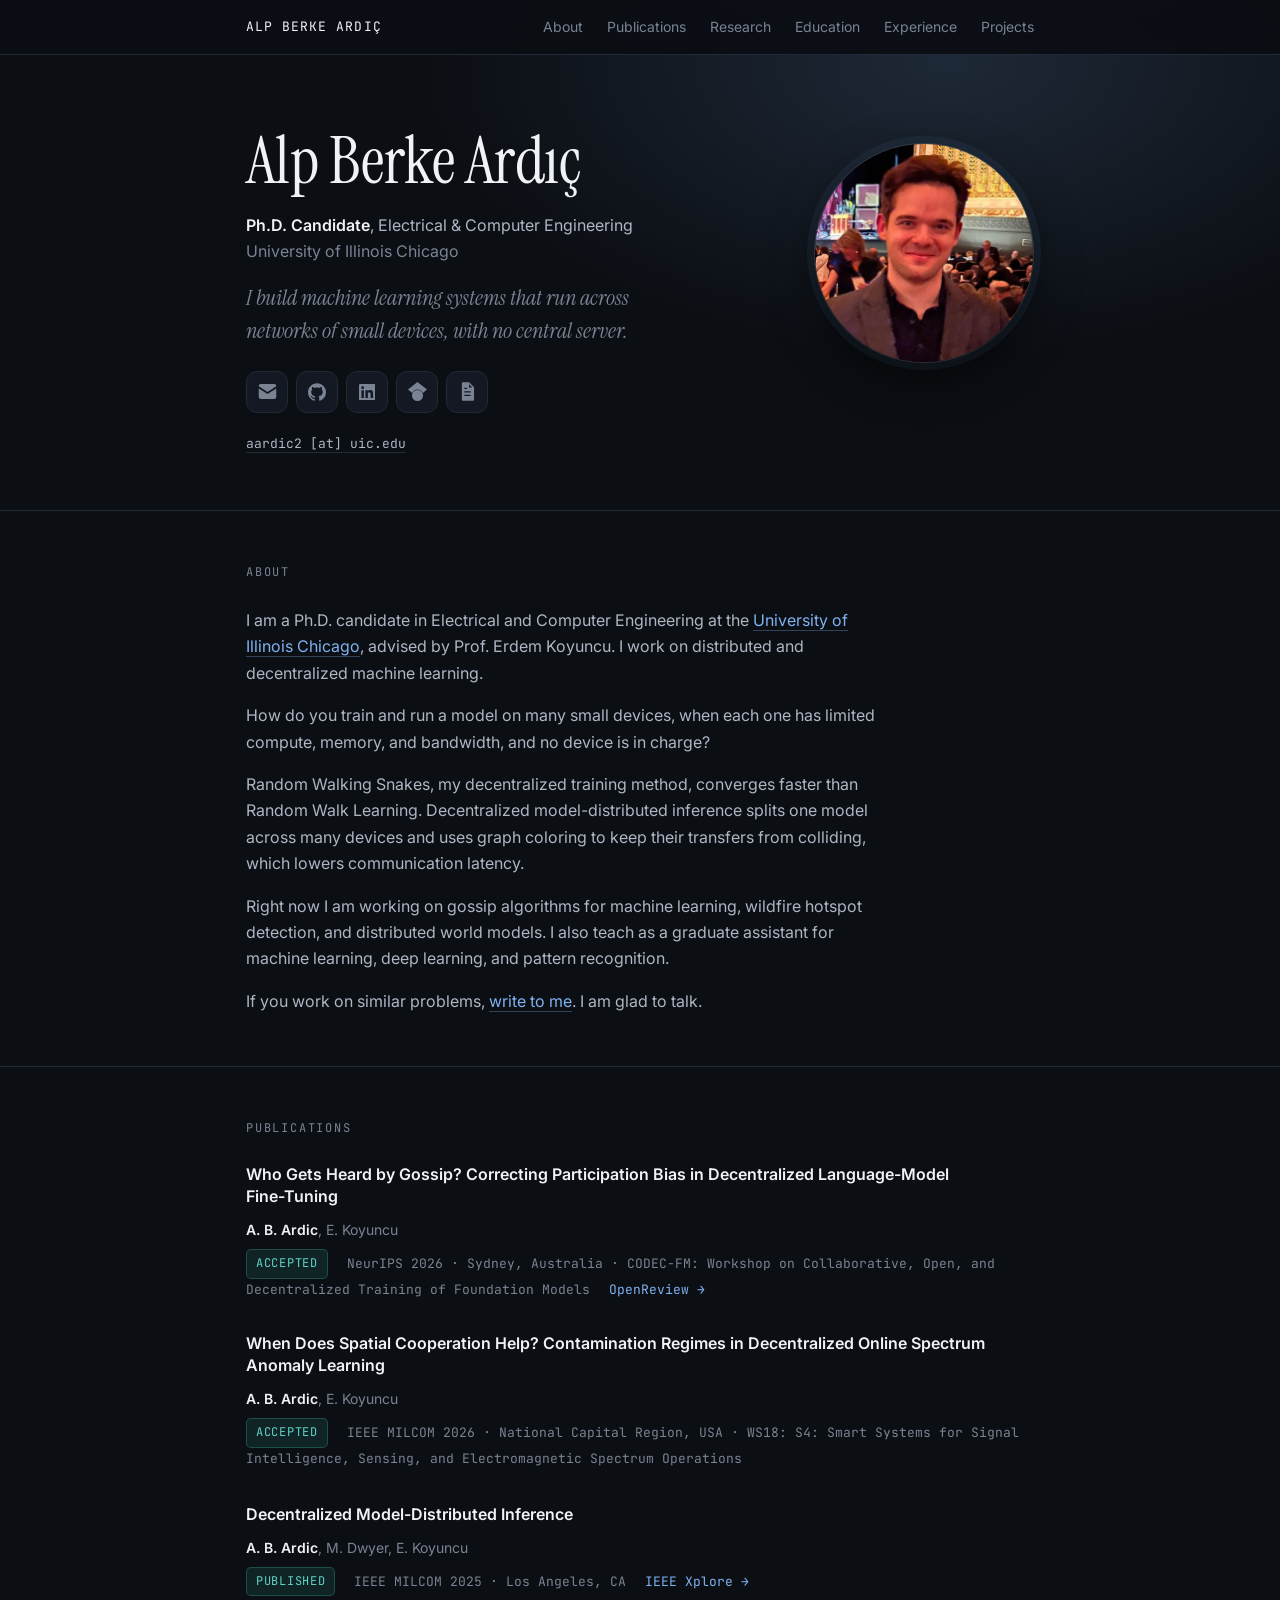
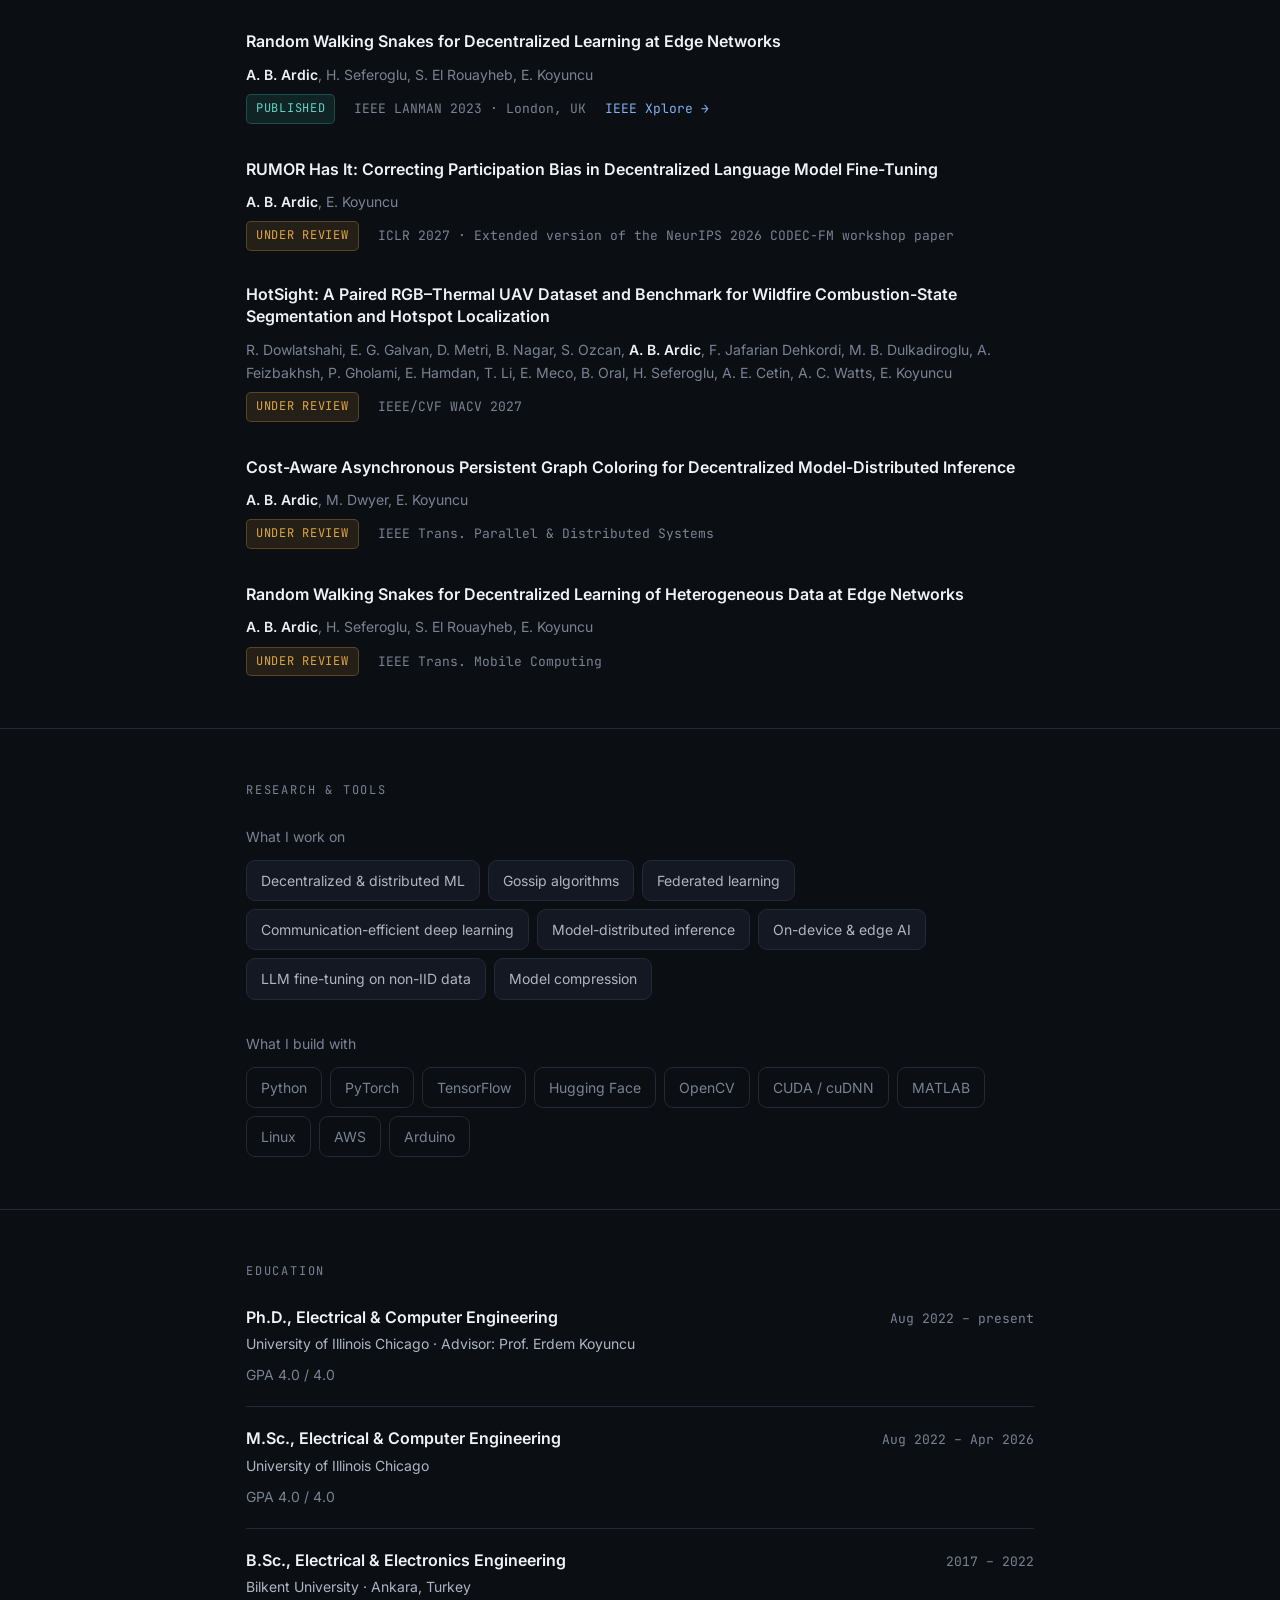
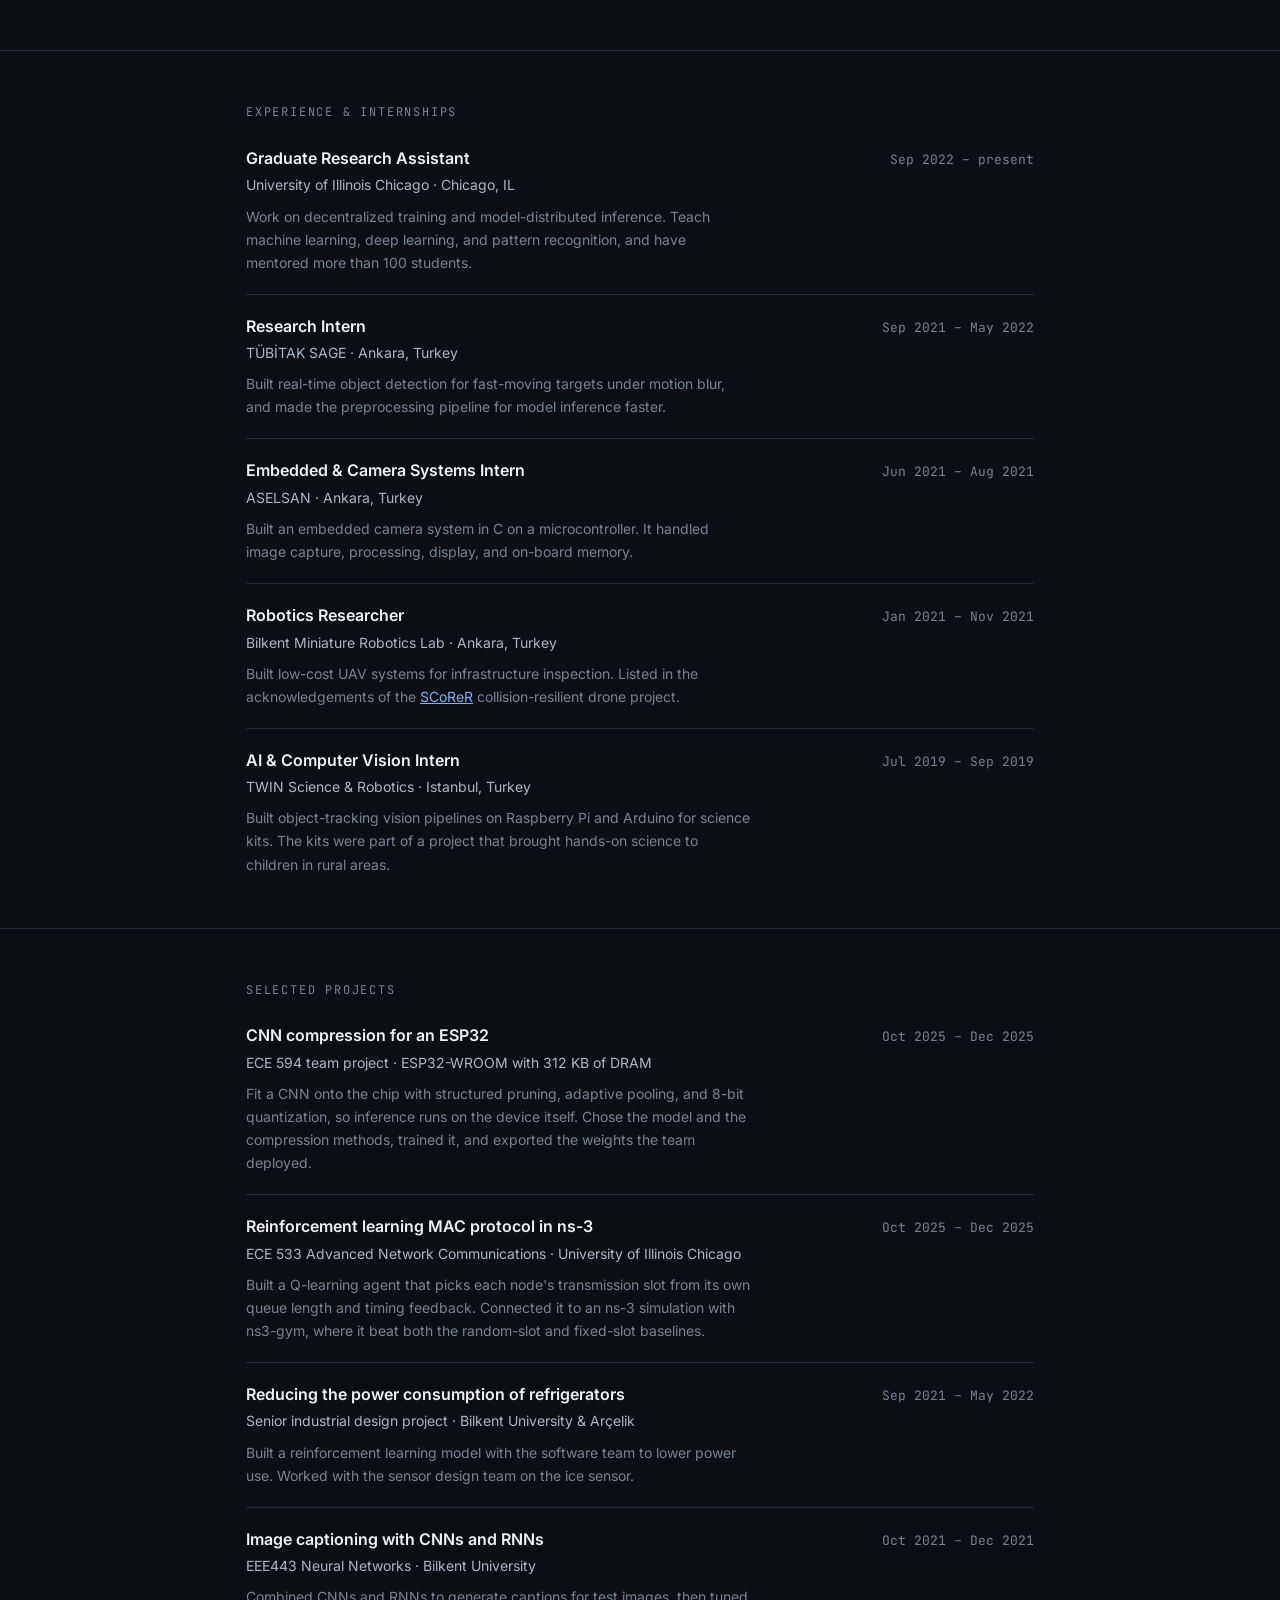
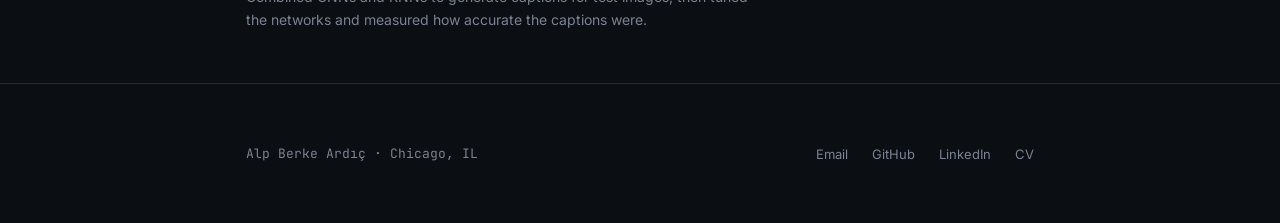
==== commit fb41db72: "Update CV, put accepted papers first, remove 5G testbed claim" ====
--- a/index.html
+++ b/index.html
@@ -440,26 +440,36 @@
         <h2 class="section-label" id="publications-label">Publications</h2>
         <ul class="pubs">
           <li>
+            <a class="pub-title" href="https://openreview.net/forum?id=nvzrhV1Cp5" target="_blank" rel="noopener">Who Gets Heard by Gossip? Correcting Participation Bias in Decentralized Language-Model Fine-Tuning</a>
+            <div class="pub-authors"><span class="me">A. B. Ardic</span>, E. Koyuncu</div>
+            <div class="pub-meta"><span class="tag accepted">Accepted</span> <span class="venue">NeurIPS 2026 &middot; Sydney, Australia &middot; CODEC-FM: Workshop on Collaborative, Open, and Decentralized Training of Foundation Models</span> <a class="pub-link" href="https://openreview.net/forum?id=nvzrhV1Cp5" target="_blank" rel="noopener">OpenReview &rarr;</a></div>
+          </li>
+          <li>
+            <span class="pub-title">When Does Spatial Cooperation Help? Contamination Regimes in Decentralized Online Spectrum Anomaly Learning</span>
+            <div class="pub-authors"><span class="me">A. B. Ardic</span>, E. Koyuncu</div>
+            <div class="pub-meta"><span class="tag accepted">Accepted</span> <span class="venue">IEEE MILCOM 2026 &middot; National Capital Region, USA &middot; WS18: S4: Smart Systems for Signal Intelligence, Sensing, and Electromagnetic Spectrum Operations</span></div>
+          </li>
+          <li>
+            <a class="pub-title" href="https://ieeexplore.ieee.org/document/11310356" target="_blank" rel="noopener">Decentralized Model-Distributed Inference</a>
+            <div class="pub-authors"><span class="me">A. B. Ardic</span>, M. Dwyer, E. Koyuncu</div>
+            <div class="pub-meta"><span class="tag published">Published</span> <span class="venue">IEEE MILCOM 2025 &middot; Los Angeles, CA</span> <a class="pub-link" href="https://ieeexplore.ieee.org/document/11310356" target="_blank" rel="noopener">IEEE Xplore &rarr;</a></div>
+          </li>
+          <li>
+            <a class="pub-title" href="https://ieeexplore.ieee.org/document/10189426" target="_blank" rel="noopener">Random Walking Snakes for Decentralized Learning at Edge Networks</a>
+            <div class="pub-authors"><span class="me">A. B. Ardic</span>, H. Seferoglu, S. El Rouayheb, E. Koyuncu</div>
+            <div class="pub-meta"><span class="tag published">Published</span> <span class="venue">IEEE LANMAN 2023 &middot; London, UK</span> <a class="pub-link" href="https://ieeexplore.ieee.org/document/10189426" target="_blank" rel="noopener">IEEE Xplore &rarr;</a></div>
+          </li>
+          <li>
             <span class="pub-title">RUMOR Has It: Correcting Participation Bias in Decentralized Language Model Fine-Tuning</span>
             <div class="pub-authors"><span class="me">A. B. Ardic</span>, E. Koyuncu</div>
             <div class="pub-meta"><span class="tag review">Under review</span> <span class="venue">ICLR 2027 &middot; Extended version of the NeurIPS 2026 CODEC-FM workshop paper</span></div>
           </li>
           <li>
-            <a class="pub-title" href="https://openreview.net/forum?id=nvzrhV1Cp5" target="_blank" rel="noopener">Who Gets Heard by Gossip? Correcting Participation Bias in Decentralized Language-Model Fine-Tuning</a>
-            <div class="pub-authors"><span class="me">A. B. Ardic</span>, E. Koyuncu</div>
-            <div class="pub-meta"><span class="tag accepted">Accepted</span> <span class="venue">NeurIPS 2026 &middot; Sydney, Australia &middot; CODEC-FM: Workshop on Collaborative, Open, and Decentralized Training of Foundation Models</span> <a class="pub-link" href="https://openreview.net/forum?id=nvzrhV1Cp5" target="_blank" rel="noopener">OpenReview &rarr;</a></div>
-          </li>
-          <li>
             <span class="pub-title">HotSight: A Paired RGB&ndash;Thermal UAV Dataset and Benchmark for Wildfire Combustion-State Segmentation and Hotspot Localization</span>
             <div class="pub-authors">R. Dowlatshahi, E. G. Galvan, D. Metri, B. Nagar, S. Ozcan, <span class="me">A. B. Ardic</span>, F. Jafarian Dehkordi, M. B. Dulkadiroglu, A. Feizbakhsh, P. Gholami, E. Hamdan, T. Li, E. Meco, B. Oral, H. Seferoglu, A. E. Cetin, A. C. Watts, E. Koyuncu</div>
             <div class="pub-meta"><span class="tag review">Under review</span> <span class="venue">IEEE/CVF WACV 2027</span></div>
           </li>
           <li>
-            <span class="pub-title">When Does Spatial Cooperation Help? Contamination Regimes in Decentralized Online Spectrum Anomaly Learning</span>
-            <div class="pub-authors"><span class="me">A. B. Ardic</span>, E. Koyuncu</div>
-            <div class="pub-meta"><span class="tag accepted">Accepted</span> <span class="venue">IEEE MILCOM 2026 &middot; National Capital Region, USA &middot; WS18: S4: Smart Systems for Signal Intelligence, Sensing, and Electromagnetic Spectrum Operations</span></div>
-          </li>
-          <li>
             <span class="pub-title">Cost-Aware Asynchronous Persistent Graph Coloring for Decentralized Model-Distributed Inference</span>
             <div class="pub-authors"><span class="me">A. B. Ardic</span>, M. Dwyer, E. Koyuncu</div>
             <div class="pub-meta"><span class="tag review">Under review</span> <span class="venue">IEEE Trans. Parallel &amp; Distributed Systems</span></div>
@@ -468,16 +478,6 @@
             <span class="pub-title">Random Walking Snakes for Decentralized Learning of Heterogeneous Data at Edge Networks</span>
             <div class="pub-authors"><span class="me">A. B. Ardic</span>, H. Seferoglu, S. El Rouayheb, E. Koyuncu</div>
             <div class="pub-meta"><span class="tag review">Under review</span> <span class="venue">IEEE Trans. Mobile Computing</span></div>
-          </li>
-          <li>
-            <a class="pub-title" href="https://ieeexplore.ieee.org/document/11310356" target="_blank" rel="noopener">Decentralized Model-Distributed Inference</a>
-            <div class="pub-authors"><span class="me">A. B. Ardic</span>, M. Dwyer, E. Koyuncu</div>
-            <div class="pub-meta"><span class="tag published">Published</span> <span class="venue">IEEE MILCOM 2025 &middot; Los Angeles, CA</span> <a class="pub-link" href="https://ieeexplore.ieee.org/document/11310356" target="_blank" rel="noopener">IEEE Xplore &rarr;</a></div>
-          </li>
-          <li>
-            <a class="pub-title" href="https://ieeexplore.ieee.org/document/10189426" target="_blank" rel="noopener">Random Walking Snakes for Decentralized Learning at Edge Networks</a>
-            <div class="pub-authors"><span class="me">A. B. Ardic</span>, H. Seferoglu, S. El Rouayheb, E. Koyuncu</div>
-            <div class="pub-meta"><span class="tag published">Published</span> <span class="venue">IEEE LANMAN 2023 &middot; London, UK</span> <a class="pub-link" href="https://ieeexplore.ieee.org/document/10189426" target="_blank" rel="noopener">IEEE Xplore &rarr;</a></div>
           </li>
         </ul>
       </div>
@@ -552,7 +552,7 @@
             <div>
               <div class="row-title">Graduate Research Assistant</div>
               <div class="row-where">University of Illinois Chicago &middot; Chicago, IL</div>
-              <div class="row-note">Work on decentralized training and model-distributed inference, tested on 5G edge testbeds. Teach machine learning, deep learning, and pattern recognition, and have mentored more than 100 students.</div>
+              <div class="row-note">Work on decentralized training and model-distributed inference. Teach machine learning, deep learning, and pattern recognition, and have mentored more than 100 students.</div>
             </div>
             <div class="row-when">Sep 2022 &ndash; present</div>
           </li>
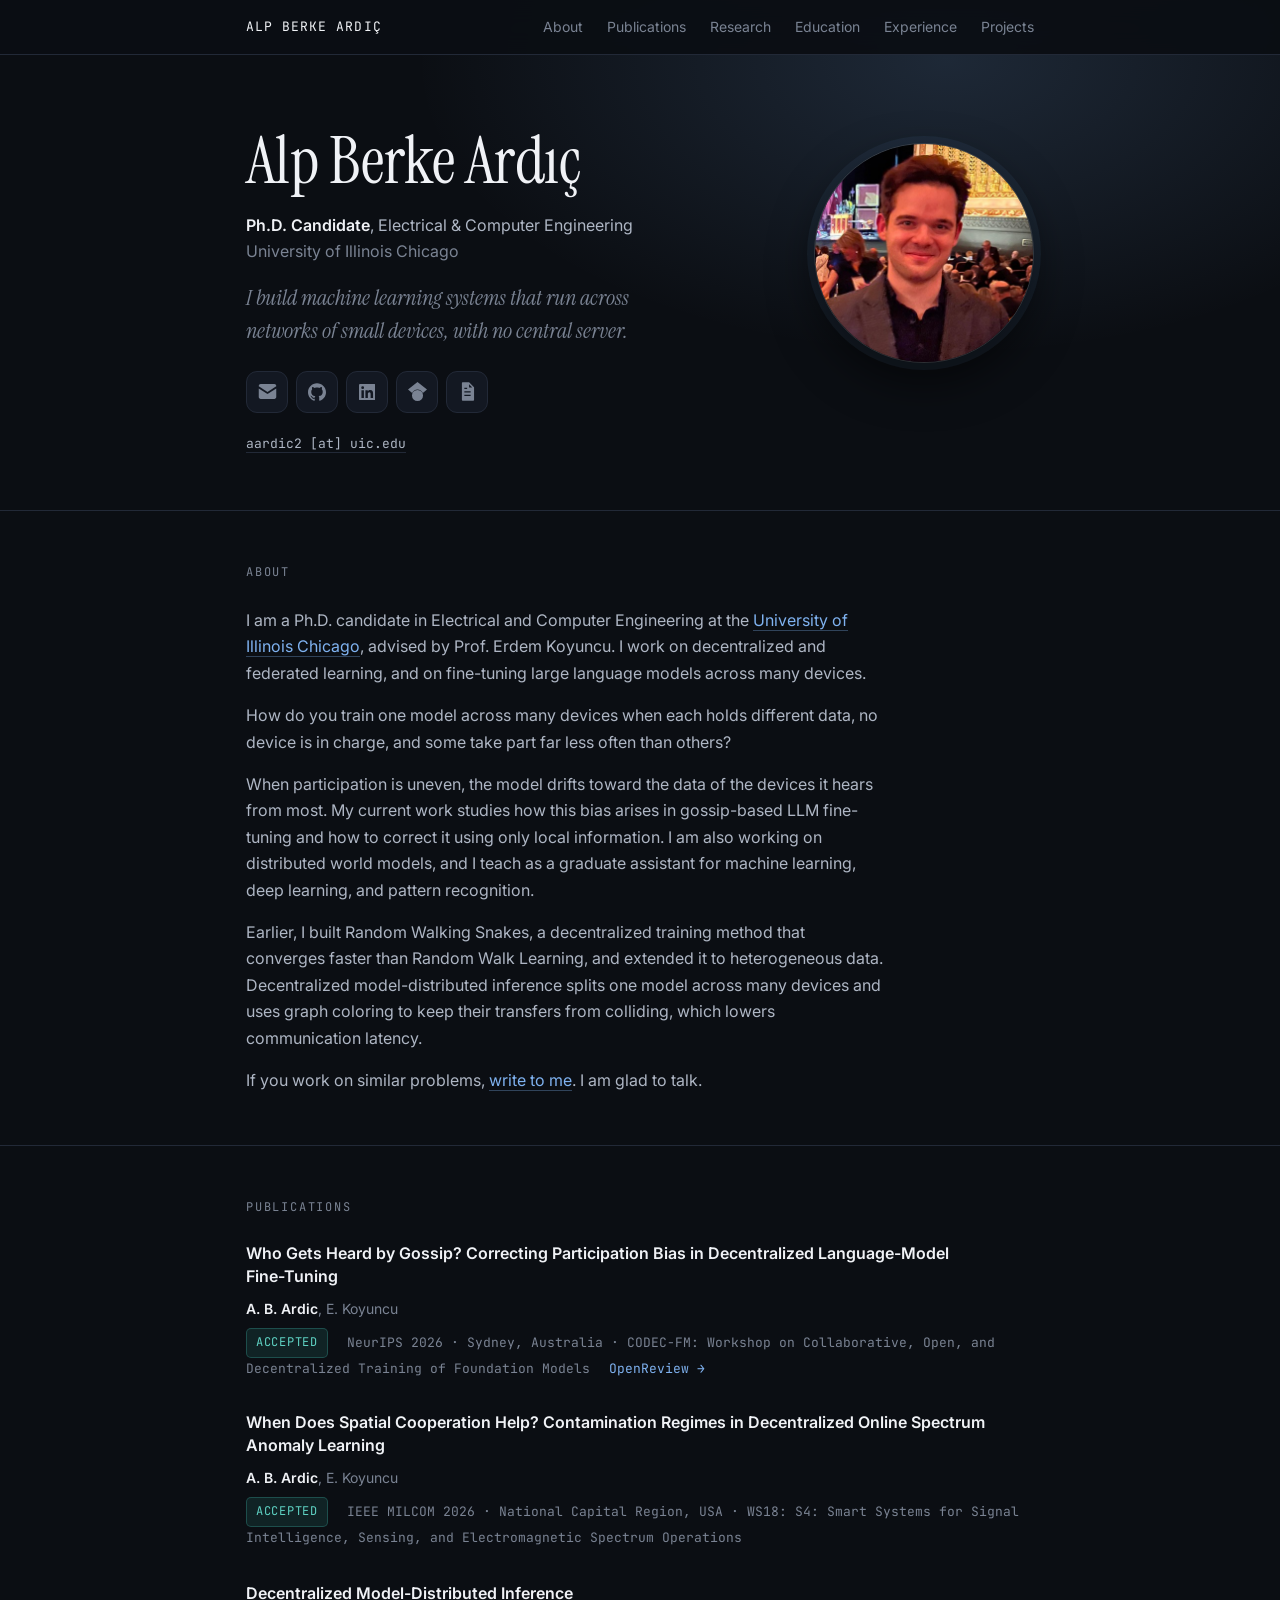
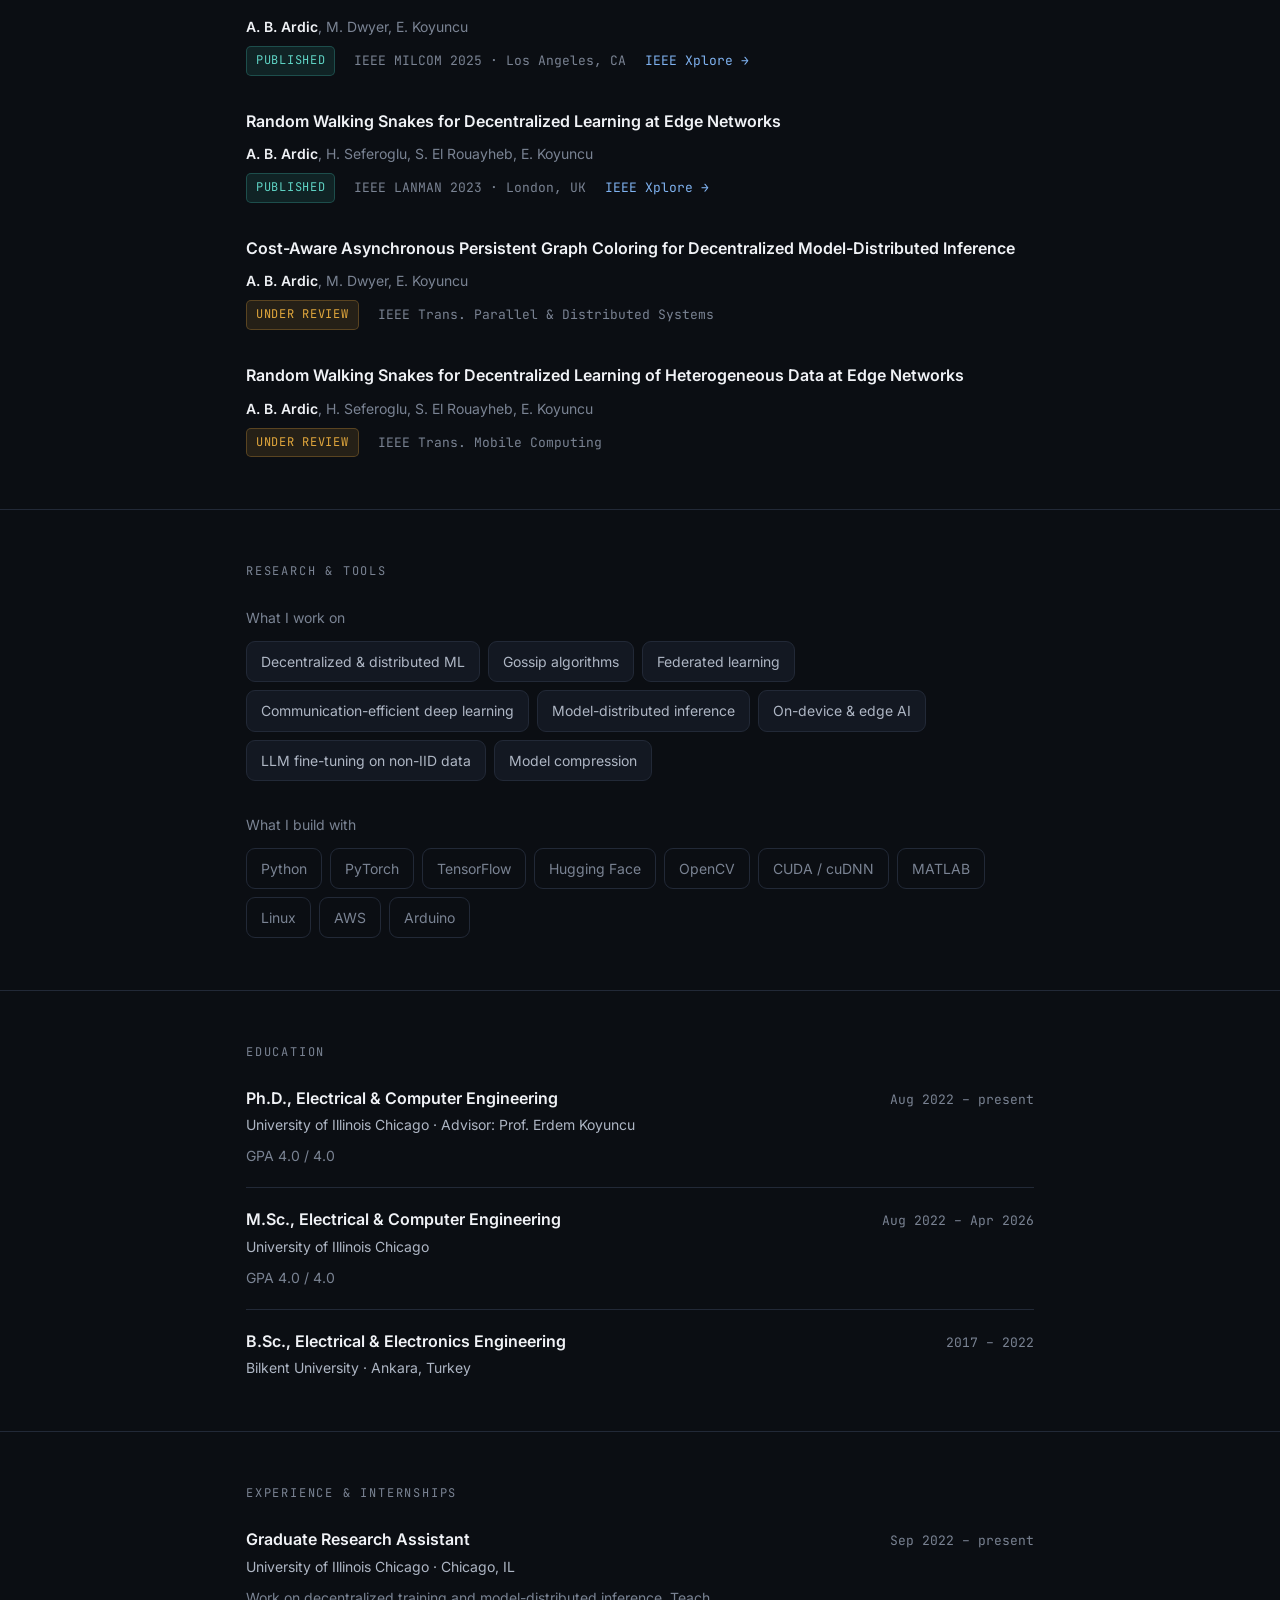
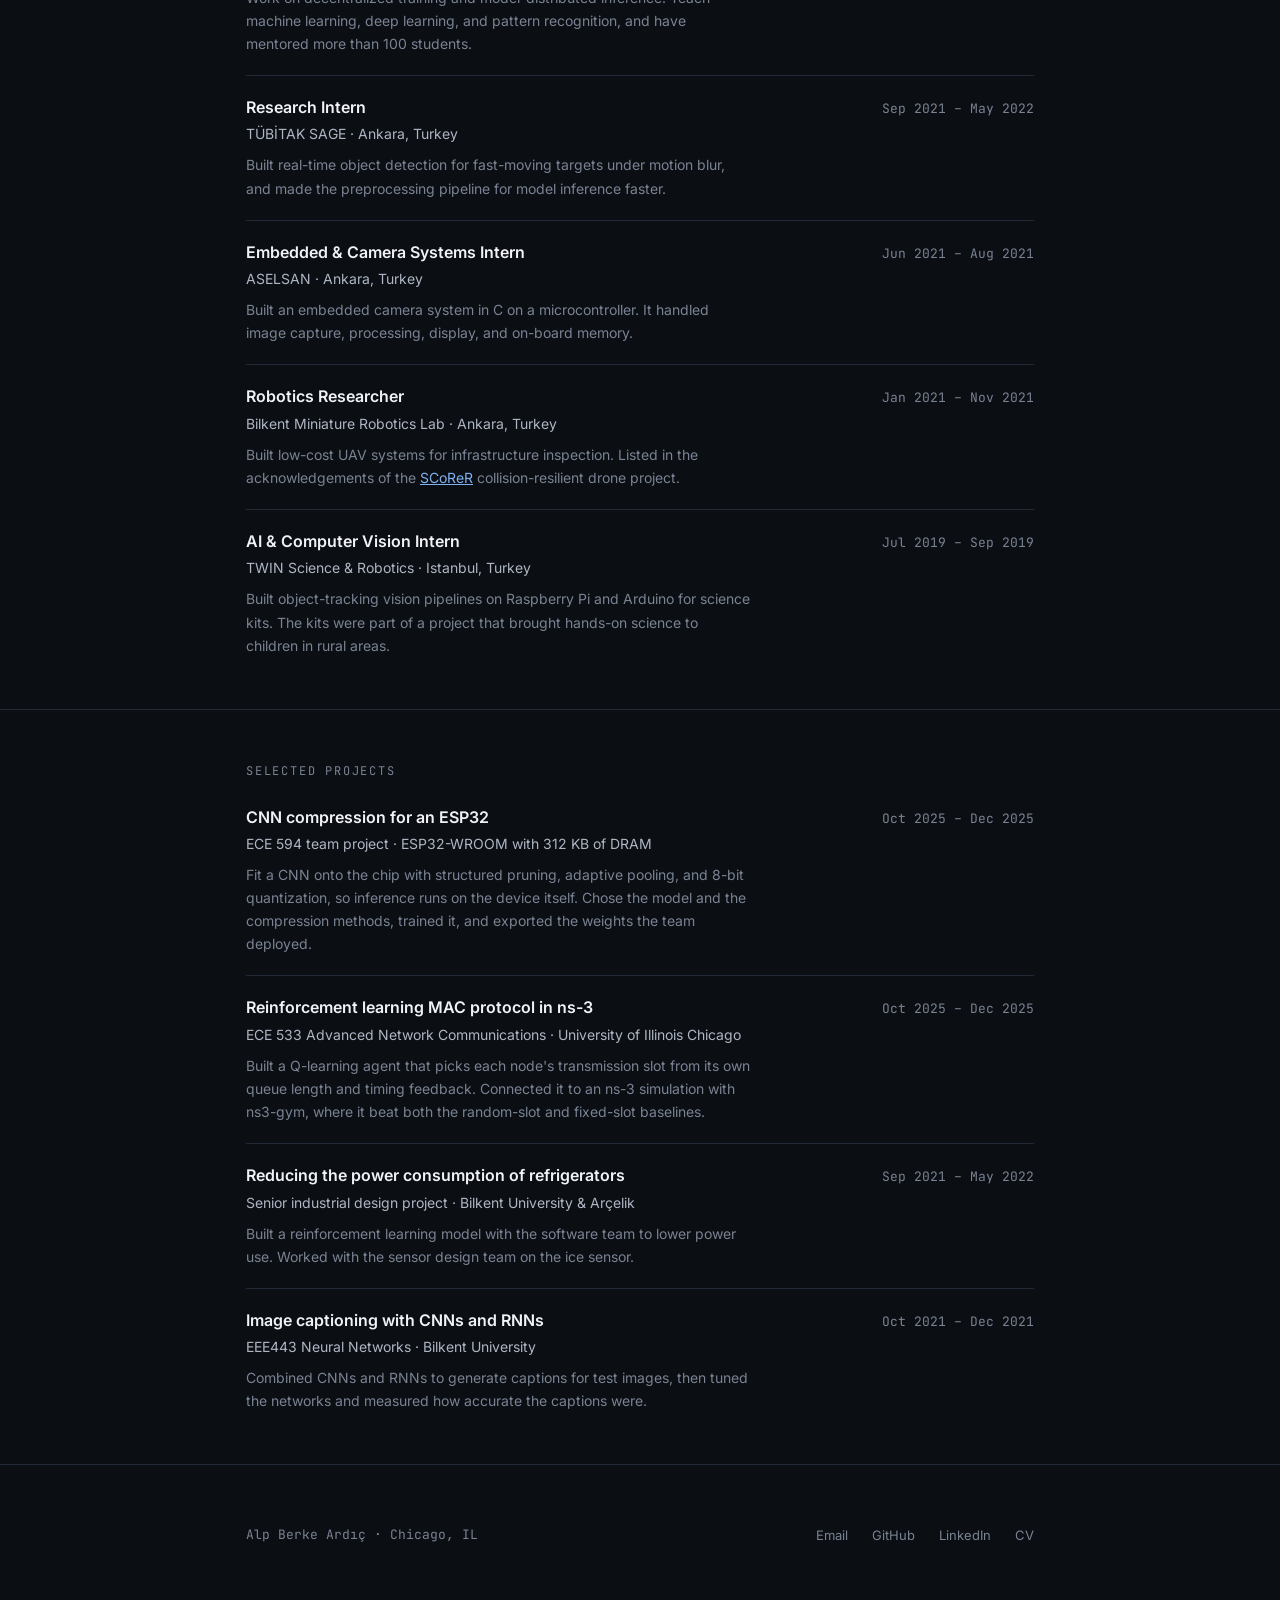
==== commit c3424403: "Remove HotSight and ICLR entries, refocus About, update CV" ====
--- a/index.html
+++ b/index.html
@@ -426,10 +426,10 @@
       <div class="wrap">
         <h2 class="section-label" id="about-label">About</h2>
         <div class="prose">
-          <p>I am a Ph.D. candidate in Electrical and Computer Engineering at the <a href="https://ece.uic.edu" target="_blank" rel="noopener">University of Illinois Chicago</a>, advised by Prof. Erdem Koyuncu. I work on distributed and decentralized machine learning.</p>
-          <p>How do you train and run a model on many small devices, when each one has limited compute, memory, and bandwidth, and no device is in charge?</p>
-          <p>Random Walking Snakes, my decentralized training method, converges faster than Random Walk Learning. Decentralized model-distributed inference splits one model across many devices and uses graph coloring to keep their transfers from colliding, which lowers communication latency.</p>
-          <p>Right now I am working on gossip algorithms for machine learning, wildfire hotspot detection, and distributed world models. I also teach as a graduate assistant for machine learning, deep learning, and pattern recognition.</p>
+          <p>I am a Ph.D. candidate in Electrical and Computer Engineering at the <a href="https://ece.uic.edu" target="_blank" rel="noopener">University of Illinois Chicago</a>, advised by Prof. Erdem Koyuncu. I work on decentralized and federated learning, and on fine-tuning large language models across many devices.</p>
+          <p>How do you train one model across many devices when each holds different data, no device is in charge, and some take part far less often than others?</p>
+          <p>When participation is uneven, the model drifts toward the data of the devices it hears from most. My current work studies how this bias arises in gossip-based LLM fine-tuning and how to correct it using only local information. I am also working on distributed world models, and I teach as a graduate assistant for machine learning, deep learning, and pattern recognition.</p>
+          <p>Earlier, I built Random Walking Snakes, a decentralized training method that converges faster than Random Walk Learning, and extended it to heterogeneous data. Decentralized model-distributed inference splits one model across many devices and uses graph coloring to keep their transfers from colliding, which lowers communication latency.</p>
           <p>If you work on similar problems, <a href="mailto:aardic2@uic.edu">write to me</a>. I am glad to talk.</p>
         </div>
       </div>
@@ -458,16 +458,6 @@
             <a class="pub-title" href="https://ieeexplore.ieee.org/document/10189426" target="_blank" rel="noopener">Random Walking Snakes for Decentralized Learning at Edge Networks</a>
             <div class="pub-authors"><span class="me">A. B. Ardic</span>, H. Seferoglu, S. El Rouayheb, E. Koyuncu</div>
             <div class="pub-meta"><span class="tag published">Published</span> <span class="venue">IEEE LANMAN 2023 &middot; London, UK</span> <a class="pub-link" href="https://ieeexplore.ieee.org/document/10189426" target="_blank" rel="noopener">IEEE Xplore &rarr;</a></div>
-          </li>
-          <li>
-            <span class="pub-title">RUMOR Has It: Correcting Participation Bias in Decentralized Language Model Fine-Tuning</span>
-            <div class="pub-authors"><span class="me">A. B. Ardic</span>, E. Koyuncu</div>
-            <div class="pub-meta"><span class="tag review">Under review</span> <span class="venue">ICLR 2027 &middot; Extended version of the NeurIPS 2026 CODEC-FM workshop paper</span></div>
-          </li>
-          <li>
-            <span class="pub-title">HotSight: A Paired RGB&ndash;Thermal UAV Dataset and Benchmark for Wildfire Combustion-State Segmentation and Hotspot Localization</span>
-            <div class="pub-authors">R. Dowlatshahi, E. G. Galvan, D. Metri, B. Nagar, S. Ozcan, <span class="me">A. B. Ardic</span>, F. Jafarian Dehkordi, M. B. Dulkadiroglu, A. Feizbakhsh, P. Gholami, E. Hamdan, T. Li, E. Meco, B. Oral, H. Seferoglu, A. E. Cetin, A. C. Watts, E. Koyuncu</div>
-            <div class="pub-meta"><span class="tag review">Under review</span> <span class="venue">IEEE/CVF WACV 2027</span></div>
           </li>
           <li>
             <span class="pub-title">Cost-Aware Asynchronous Persistent Graph Coloring for Decentralized Model-Distributed Inference</span>
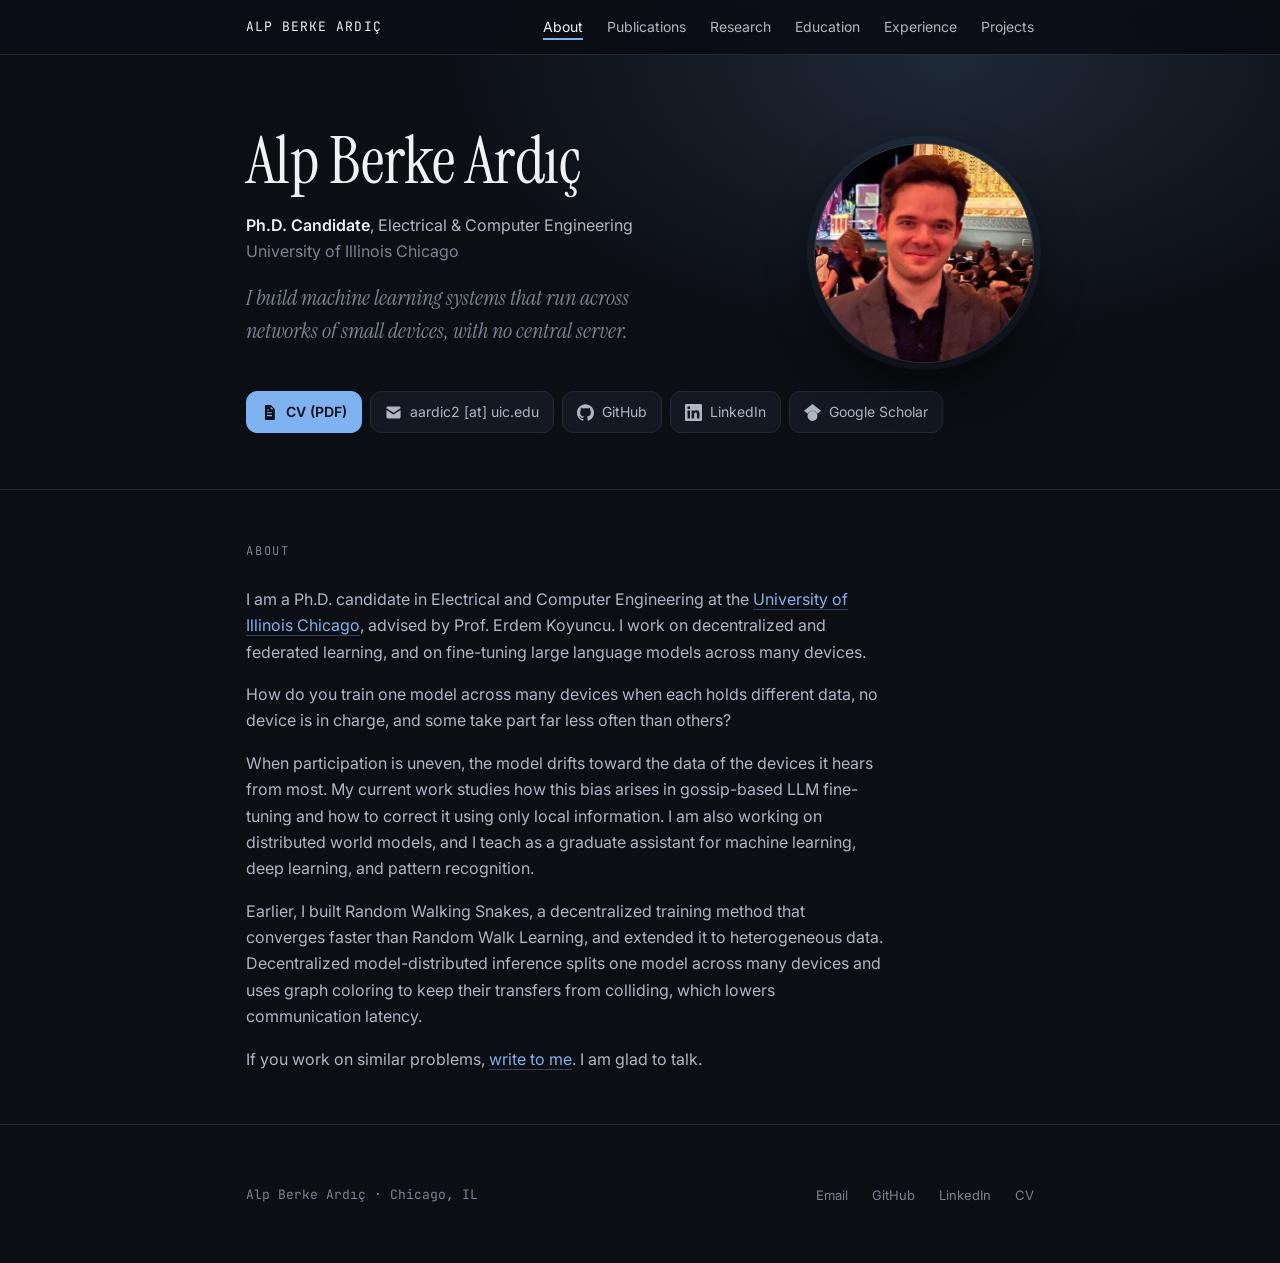
==== commit 8236867d: "Split site into separate pages, add labeled links" ====
--- a/index.html
+++ b/index.html
@@ -19,353 +19,7 @@
 <link rel="preconnect" href="https://fonts.googleapis.com">
 <link rel="preconnect" href="https://fonts.gstatic.com" crossorigin>
 <link href="https://fonts.googleapis.com/css2?family=Instrument+Serif:ital@0;1&family=Inter:wght@400;600&family=JetBrains+Mono:wght@400&display=swap" rel="stylesheet">
-<style>
-  :root {
-    --bg:        #0B0E13;
-    --surface:   #131822;
-    --line:      #222937;
-    --ink:       #F0F2F6;
-    --body:      #AEB6C4;
-    --muted:     #7A8393;
-    --accent:    #7FB2F0;
-    --accent-dim: rgba(127, 178, 240, 0.11);
-    --n-a: #3FBFAF;
-    --n-b: #8290E4;
-    --n-c: #E0A63C;
-    --n-d: #C071B8;
-    --maxw: 840px;
-  }
-
-  * { box-sizing: border-box; }
-  html {
-    color-scheme: dark;
-    -webkit-font-smoothing: antialiased;
-    -moz-osx-font-smoothing: grayscale;
-    -webkit-tap-highlight-color: rgba(127, 178, 240, 0.15);
-    scroll-behavior: smooth;
-    scroll-padding-top: 70px;
-  }
-  body {
-    margin: 0;
-    position: relative;
-    background: var(--bg);
-    color: var(--body);
-    font-family: 'Inter', system-ui, -apple-system, 'Segoe UI', sans-serif;
-    font-size: 1rem;
-    line-height: 1.65;
-  }
-  body::before {
-    content: "";
-    position: absolute;
-    top: 0;
-    left: 0;
-    right: 0;
-    height: 760px;
-    pointer-events: none;
-    z-index: 0;
-    background: radial-gradient(760px 420px at 74% 8%, rgba(127, 178, 240, 0.16), transparent 70%);
-  }
-  .wrap {
-    max-width: var(--maxw);
-    margin: 0 auto;
-    padding-left: max(26px, env(safe-area-inset-left));
-    padding-right: max(26px, env(safe-area-inset-right));
-    position: relative;
-    z-index: 1;
-  }
-
-  a { color: var(--accent); touch-action: manipulation; }
-  ::selection { background: rgba(127, 178, 240, 0.28); color: #fff; }
-  :focus-visible { outline: 2px solid var(--accent); outline-offset: 3px; border-radius: 4px; }
-
-  .skip {
-    position: absolute;
-    left: -9999px;
-    top: 0;
-    z-index: 30;
-    background: var(--surface);
-    color: var(--ink);
-    border: 1px solid var(--line);
-    border-radius: 8px;
-    padding: 10px 16px;
-    font-size: 0.875rem;
-    text-decoration: none;
-  }
-  .skip:focus { left: 12px; top: 12px; }
-
-  /* ---------- Sticky nav ---------- */
-  .topbar {
-    position: sticky;
-    top: 0;
-    z-index: 20;
-    background: rgba(11, 14, 19, 0.95);
-    backdrop-filter: saturate(160%) blur(12px);
-    -webkit-backdrop-filter: saturate(160%) blur(12px);
-    border-bottom: 1px solid var(--line);
-  }
-  .topbar .wrap {
-    display: flex;
-    align-items: center;
-    justify-content: space-between;
-    gap: 20px;
-    height: 54px;
-  }
-  .topbar .mark {
-    font-family: 'JetBrains Mono', ui-monospace, monospace;
-    font-size: 0.8125rem;
-    letter-spacing: 0.08em;
-    color: var(--ink);
-    text-decoration: none;
-    white-space: nowrap;
-  }
-  .topbar nav { display: flex; gap: 24px; }
-  .topbar nav a {
-    font-size: 0.875rem;
-    color: var(--muted);
-    text-decoration: none;
-    transition: color .18s ease;
-  }
-  .topbar nav a:hover { color: var(--ink); }
-
-  /* ---------- Hero ---------- */
-  .hero .wrap { padding-top: 72px; padding-bottom: 56px; }
-  .hero-grid {
-    display: flex;
-    align-items: flex-start;
-    gap: 48px;
-  }
-  .intro { flex: 1 1 auto; min-width: 0; }
-
-  .portrait { flex: 0 0 auto; position: relative; margin: 16px 0 0; }
-  .portrait img {
-    display: block;
-    width: 220px;
-    height: 220px;
-    border-radius: 50%;
-    object-fit: cover;
-    border: 1px solid rgba(255, 255, 255, 0.14);
-    box-shadow:
-      0 0 0 7px rgba(127, 178, 240, 0.06),
-      0 18px 44px rgba(0, 0, 0, 0.55);
-  }
-
-  .name {
-    font-family: 'Instrument Serif', Georgia, serif;
-    font-weight: 400;
-    font-size: clamp(2.7rem, 7.4vw, 4.1rem);
-    line-height: 1.05;
-    letter-spacing: -0.008em;
-    text-wrap: balance;
-    color: var(--ink);
-    margin: 0;
-  }
-  .role {
-    font-size: 1rem;
-    color: var(--body);
-    margin: 16px 0 0;
-  }
-  .role strong { color: var(--ink); font-weight: 600; }
-  .role-org { color: var(--muted); }
-  .lede {
-    font-family: 'Instrument Serif', Georgia, serif;
-    font-style: italic;
-    font-size: clamp(1.14rem, 2.5vw, 1.38rem);
-    line-height: 1.5;
-    color: var(--muted);
-    margin: 16px 0 0;
-    max-width: 42ch;
-  }
-
-  /* ---------- Icon link row ---------- */
-  .links { display: flex; flex-wrap: wrap; gap: 8px; margin-top: 24px; }
-  .links a {
-    display: inline-flex;
-    align-items: center;
-    justify-content: center;
-    width: 42px;
-    height: 42px;
-    border: 1px solid var(--line);
-    background: var(--surface);
-    border-radius: 11px;
-    color: var(--muted);
-    transition: color .18s ease, border-color .18s ease, background .18s ease, transform .18s ease;
-  }
-  .links a:hover {
-    color: var(--accent);
-    border-color: rgba(127, 178, 240, 0.45);
-    background: var(--accent-dim);
-    transform: translateY(-2px);
-  }
-  .links svg { width: 19px; height: 19px; fill: currentColor; display: block; }
-  .links a[aria-label="Email"] svg      { width: 21px; height: 21px; }
-  .links a[aria-label="GitHub"] svg     { width: 18px; height: 18px; }
-  .links a[aria-label="LinkedIn"] svg   { width: 16.5px; height: 16.5px; }
-  .links a[aria-label="CV (PDF)"] svg   { width: 21px; height: 21px; }
-
-  .mailline {
-    font-family: 'JetBrains Mono', ui-monospace, monospace;
-    font-size: 0.8125rem;
-    color: var(--muted);
-    margin: 20px 0 0;
-  }
-  .mailline a { color: var(--body); text-decoration: none; border-bottom: 1px solid var(--line); }
-  .mailline a:hover { color: var(--accent); border-bottom-color: var(--accent); }
-
-  /* ---------- Sections ---------- */
-  section { border-top: 1px solid var(--line); }
-  section .wrap { padding-top: 52px; padding-bottom: 52px; }
-
-  .section-label {
-    font-family: 'JetBrains Mono', ui-monospace, monospace;
-    font-size: 0.75rem;
-    font-weight: 400;
-    letter-spacing: 0.15em;
-    text-transform: uppercase;
-    color: var(--muted);
-    margin: 0 0 24px;
-  }
-
-  .prose p { margin: 0 0 1rem; max-width: 64ch; text-wrap: pretty; }
-  .prose p:last-child { margin-bottom: 0; }
-  .prose a { text-decoration: none; border-bottom: 1px solid rgba(127, 178, 240, 0.32); transition: border-color .18s ease; }
-  .prose a:hover { border-bottom-color: var(--accent); }
-  .prose strong { color: var(--ink); font-weight: 600; }
-
-  /* Research interests + tools */
-  .sub {
-    font-size: 0.875rem;
-    font-weight: 400;
-    color: var(--muted);
-    margin: 0 0 12px;
-  }
-  .tags + .sub { margin-top: 32px; }
-  .tags { list-style: none; margin: 0; padding: 0; display: flex; flex-wrap: wrap; gap: 8px; }
-  .tags li {
-    font-size: 0.875rem;
-    color: var(--body);
-    background: var(--surface);
-    border: 1px solid var(--line);
-    padding: 8px 14px;
-    border-radius: 9px;
-  }
-  .tags.tools li { background: transparent; color: var(--muted); }
-
-  /* Experience + Education rows */
-  .rows { list-style: none; margin: 0; padding: 0; }
-  .rows li {
-    display: flex;
-    justify-content: space-between;
-    align-items: baseline;
-    gap: 24px;
-    padding: 20px 0;
-    border-top: 1px solid var(--line);
-  }
-  .rows li > div { min-width: 0; }
-  .rows li:first-child { border-top: none; padding-top: 0; }
-  .rows li:last-child { padding-bottom: 0; }
-  .row-title { color: var(--ink); font-weight: 600; font-size: 1rem; line-height: 1.4; }
-  .row-where { color: var(--body); font-size: 0.875rem; margin-top: 4px; }
-  .row-note { color: var(--muted); font-size: 0.875rem; margin-top: 8px; max-width: 56ch; }
-  .row-when {
-    font-family: 'JetBrains Mono', ui-monospace, monospace;
-    font-size: 0.8125rem;
-    font-variant-numeric: tabular-nums;
-    color: var(--muted);
-    white-space: nowrap;
-    flex: 0 0 auto;
-  }
-
-  /* Publications */
-  .pubs { list-style: none; margin: 0; padding: 0; display: flex; flex-direction: column; gap: 32px; }
-  .pub-title { font-weight: 600; color: var(--ink); font-size: 1rem; line-height: 1.4; text-decoration: none; display: inline-block; text-wrap: pretty; }
-  a.pub-title { border-bottom: 1px solid transparent; transition: color .18s ease, border-color .18s ease; }
-  a.pub-title:hover { color: var(--accent); border-bottom-color: var(--accent); }
-  .pub-authors { font-size: 0.875rem; color: var(--muted); margin-top: 8px; }
-  .pub-authors .me { color: var(--ink); font-weight: 600; }
-  .pub-meta {
-    font-family: 'JetBrains Mono', ui-monospace, monospace;
-    font-size: 0.8125rem;
-    line-height: 1.65;
-    color: var(--muted);
-    margin-top: 8px;
-  }
-  .pub-meta .tag { margin-right: 11px; }
-  .pub-meta .pub-link { margin-left: 11px; }
-  .tag {
-    display: inline-block;
-    vertical-align: 1px;
-    font-family: 'JetBrains Mono', ui-monospace, monospace;
-    font-size: 0.75rem;
-    letter-spacing: 0.06em;
-    text-transform: uppercase;
-    padding: 4px 9px;
-    border-radius: 5px;
-    border: 1px solid transparent;
-  }
-  .tag.published, .tag.accepted { background: rgba(63, 191, 175, 0.12); color: #5FD3C4; border-color: rgba(63, 191, 175, 0.28); }
-  .tag.review    { background: rgba(224, 166, 60, 0.12); color: #E0A63C; border-color: rgba(224, 166, 60, 0.28); }
-  .pub-link { color: var(--accent); text-decoration: none; border-bottom: 1px solid transparent; white-space: nowrap; }
-  .pub-link:hover { border-bottom-color: var(--accent); }
-
-  /* Footer */
-  footer { border-top: 1px solid var(--line); }
-  footer .wrap {
-    padding-top: 56px;
-    padding-bottom: 56px;
-    display: flex;
-    justify-content: space-between;
-    flex-wrap: wrap;
-    gap: 14px;
-    align-items: center;
-  }
-  .foot-name { font-family: 'JetBrains Mono', ui-monospace, monospace; font-size: 0.8125rem; color: var(--muted); }
-  .foot-links a { color: var(--muted); font-size: 0.8125rem; text-decoration: none; margin-left: 20px; }
-  .foot-links a:first-child { margin-left: 0; }
-  .foot-links a:hover { color: var(--accent); }
-
-  /* ---------- Load animation ---------- */
-  .intro > * { animation: riseIn .68s cubic-bezier(.2,.7,.2,1) backwards; }
-  .name   { animation-delay: .10s; }
-  .role   { animation-delay: .16s; }
-  .lede   { animation-delay: .22s; }
-  .links  { animation-delay: .28s; }
-  .mailline { animation-delay: .34s; }
-  .portrait { animation: riseIn .8s cubic-bezier(.2,.7,.2,1) .12s backwards; }
-  @keyframes riseIn { from { opacity: 0; transform: translateY(12px); } to { opacity: 1; transform: none; } }
-
-  @media (prefers-reduced-motion: reduce) {
-    html { scroll-behavior: auto; }
-    .intro > *, .portrait {
-      animation: none !important;
-      opacity: 1 !important;
-      transform: none !important;
-    }
-  }
-
-  /* ---------- Mobile ---------- */
-  @media (max-width: 720px) {
-    .topbar .mark { display: none; }
-    .topbar nav {
-      width: 100%;
-      gap: 20px;
-      overflow-x: auto;
-      overscroll-behavior-x: contain;
-      scrollbar-width: none;
-      -ms-overflow-style: none;
-    }
-    .topbar nav::-webkit-scrollbar { display: none; }
-    .topbar nav a { white-space: nowrap; }
-    .wrap { padding-left: max(20px, env(safe-area-inset-left)); padding-right: max(20px, env(safe-area-inset-right)); }
-    .hero .wrap { padding-top: 44px; padding-bottom: 44px; }
-    .hero-grid { flex-direction: column-reverse; align-items: flex-start; gap: 28px; }
-    .portrait { margin: 0; }
-    .portrait img { width: 132px; height: 132px; }
-    section .wrap { padding-top: 40px; padding-bottom: 40px; }
-    .rows li { flex-direction: column-reverse; align-items: flex-start; gap: 6px; }
-    .tags li { font-size: 0.8125rem; padding: 6px 12px; }
-    .lede { max-width: none; }
-  }
-</style>
+<link rel="stylesheet" href="style.css">
 </head>
 <body>
 
@@ -373,51 +27,54 @@
 
   <div class="topbar">
     <div class="wrap">
-      <a class="mark" href="#top">ALP BERKE ARDI&Ccedil;</a>
-      <nav aria-label="Sections">
-        <a href="#about">About</a>
-        <a href="#publications">Publications</a>
-        <a href="#research">Research</a>
-        <a href="#education">Education</a>
-        <a href="#experience">Experience</a>
-        <a href="#projects">Projects</a>
+      <a class="mark" href="./">ALP BERKE ARDI&Ccedil;</a>
+      <nav aria-label="Pages">
+        <a href="./" aria-current="page">About</a>
+        <a href="publications.html">Publications</a>
+        <a href="research.html">Research</a>
+        <a href="education.html">Education</a>
+        <a href="experience.html">Experience</a>
+        <a href="projects.html">Projects</a>
       </nav>
     </div>
   </div>
 
-  <header class="hero" id="top">
+  <header class="hero">
     <div class="wrap">
       <div class="hero-grid">
         <div class="intro">
           <h1 class="name">Alp Berke Ard&#305;&ccedil;</h1>
           <p class="role"><strong>Ph.D. Candidate</strong>, Electrical &amp; Computer Engineering<br><span class="role-org">University of Illinois Chicago</span></p>
           <p class="lede">I build machine learning systems that run across networks of small devices, with no central server.</p>
-
-          <nav class="links" aria-label="Contact and profiles">
-            <a href="mailto:aardic2@uic.edu" title="Email" aria-label="Email">
-              <svg viewBox="0 0 24 24" aria-hidden="true"><path d="M2 5.6C2 4.4 3 3.4 4.2 3.4h15.6c1.2 0 2.2 1 2.2 2.2v.5L12 12.5 2 6.1v-.5Z"/><path d="M2 8.5v9.9c0 1.2 1 2.2 2.2 2.2h15.6c1.2 0 2.2-1 2.2-2.2V8.5l-9.5 6.1c-.3.2-.7.2-1 0L2 8.5Z"/></svg>
-            </a>
-            <a href="https://github.com/alpbardic" target="_blank" rel="noopener" title="GitHub" aria-label="GitHub">
-              <svg viewBox="0 0 24 24" aria-hidden="true"><path d="M12 .297c-6.63 0-12 5.373-12 12 0 5.303 3.438 9.8 8.205 11.385.6.113.82-.258.82-.577 0-.285-.01-1.04-.015-2.04-3.338.724-4.042-1.61-4.042-1.61C4.422 18.07 3.633 17.7 3.633 17.7c-1.087-.744.084-.729.084-.729 1.205.084 1.838 1.236 1.838 1.236 1.07 1.835 2.809 1.305 3.495.998.108-.776.417-1.305.76-1.605-2.665-.3-5.466-1.332-5.466-5.93 0-1.31.465-2.38 1.235-3.22-.135-.303-.54-1.523.105-3.176 0 0 1.005-.322 3.3 1.23.96-.267 1.98-.399 3-.405 1.02.006 2.04.138 3 .405 2.28-1.552 3.285-1.23 3.285-1.23.645 1.653.24 2.873.12 3.176.765.84 1.23 1.91 1.23 3.22 0 4.61-2.805 5.625-5.475 5.92.42.36.81 1.096.81 2.22 0 1.606-.015 2.896-.015 3.286 0 .315.21.69.825.57C20.565 22.092 24 17.592 24 12.297c0-6.627-5.373-12-12-12"/></svg>
-            </a>
-            <a href="https://www.linkedin.com/in/alpberkeardic" target="_blank" rel="noopener" title="LinkedIn" aria-label="LinkedIn">
-              <svg viewBox="0 0 24 24" aria-hidden="true"><path d="M20.447 20.452h-3.554v-5.569c0-1.328-.027-3.037-1.852-3.037-1.853 0-2.136 1.445-2.136 2.939v5.667H9.351V9h3.414v1.561h.046c.477-.9 1.637-1.85 3.37-1.85 3.601 0 4.267 2.37 4.267 5.455v6.286zM5.337 7.433a2.062 2.062 0 01-2.063-2.065 2.064 2.064 0 112.063 2.065zm1.782 13.019H3.555V9h3.564v11.452zM22.225 0H1.771C.792 0 0 .774 0 1.729v20.542C0 23.227.792 24 1.771 24h20.451C23.2 24 24 23.227 24 22.271V1.729C24 .774 23.2 0 22.222 0h.003z"/></svg>
-            </a>
-            <a href="https://scholar.google.com/citations?user=dXSfslwAAAAJ&amp;hl=en" target="_blank" rel="noopener" title="Google Scholar" aria-label="Google Scholar">
-              <svg viewBox="0 0 24 24" aria-hidden="true"><path d="M5.242 13.769L0 9.5 12 0l12 9.5-5.242 4.269C17.548 11.249 14.978 9.5 12 9.5c-2.977 0-5.548 1.748-6.758 4.269zM12 10a7 7 0 100 14 7 7 0 000-14z"/></svg>
-            </a>
-            <a href="Alp_Berke_Ardic_Resume.pdf" target="_blank" rel="noopener" title="CV (PDF)" aria-label="CV (PDF)">
-              <svg viewBox="0 0 24 24" fill-rule="evenodd" clip-rule="evenodd" aria-hidden="true"><path d="M5.6 2.6c0-.6.5-1.1 1.1-1.1h7.1L19.5 7v14.4c0 .6-.5 1.1-1.1 1.1H6.7c-.6 0-1.1-.5-1.1-1.1V2.6Zm8.2 1.1v3.6h3.6l-3.6-3.6ZM8.4 11.6h7.2v1.6H8.4v-1.6Zm0 4h7.2v1.6H8.4v-1.6Zm0-8h3.2v1.6H8.4V7.6Z"/></svg>
-            </a>
-          </nav>
-
-          <p class="mailline"><a href="mailto:aardic2@uic.edu">aardic2 [at] uic.edu</a></p>
         </div>
 
         <figure class="portrait">
           <img src="profile.jpg" width="220" height="220" alt="Portrait of Alp Berke Ard&#305;&ccedil;" decoding="async" fetchpriority="high">
         </figure>
       </div>
+
+      <nav class="links" aria-label="Contact and profiles">
+        <a class="primary" href="Alp_Berke_Ardic_Resume.pdf" target="_blank" rel="noopener">
+          <svg viewBox="0 0 24 24" fill-rule="evenodd" clip-rule="evenodd" aria-hidden="true"><path d="M5.6 2.6c0-.6.5-1.1 1.1-1.1h7.1L19.5 7v14.4c0 .6-.5 1.1-1.1 1.1H6.7c-.6 0-1.1-.5-1.1-1.1V2.6Zm8.2 1.1v3.6h3.6l-3.6-3.6ZM8.4 11.6h7.2v1.6H8.4v-1.6Zm0 4h7.2v1.6H8.4v-1.6Zm0-8h3.2v1.6H8.4V7.6Z"/></svg>
+          CV (PDF)
+        </a>
+        <a href="mailto:aardic2@uic.edu">
+          <svg viewBox="0 0 24 24" aria-hidden="true"><path d="M2 5.6C2 4.4 3 3.4 4.2 3.4h15.6c1.2 0 2.2 1 2.2 2.2v.5L12 12.5 2 6.1v-.5Z"/><path d="M2 8.5v9.9c0 1.2 1 2.2 2.2 2.2h15.6c1.2 0 2.2-1 2.2-2.2V8.5l-9.5 6.1c-.3.2-.7.2-1 0L2 8.5Z"/></svg>
+          aardic2 [at] uic.edu
+        </a>
+        <a href="https://github.com/alpbardic" target="_blank" rel="noopener">
+          <svg viewBox="0 0 24 24" aria-hidden="true"><path d="M12 .297c-6.63 0-12 5.373-12 12 0 5.303 3.438 9.8 8.205 11.385.6.113.82-.258.82-.577 0-.285-.01-1.04-.015-2.04-3.338.724-4.042-1.61-4.042-1.61C4.422 18.07 3.633 17.7 3.633 17.7c-1.087-.744.084-.729.084-.729 1.205.084 1.838 1.236 1.838 1.236 1.07 1.835 2.809 1.305 3.495.998.108-.776.417-1.305.76-1.605-2.665-.3-5.466-1.332-5.466-5.93 0-1.31.465-2.38 1.235-3.22-.135-.303-.54-1.523.105-3.176 0 0 1.005-.322 3.3 1.23.96-.267 1.98-.399 3-.405 1.02.006 2.04.138 3 .405 2.28-1.552 3.285-1.23 3.285-1.23.645 1.653.24 2.873.12 3.176.765.84 1.23 1.91 1.23 3.22 0 4.61-2.805 5.625-5.475 5.92.42.36.81 1.096.81 2.22 0 1.606-.015 2.896-.015 3.286 0 .315.21.69.825.57C20.565 22.092 24 17.592 24 12.297c0-6.627-5.373-12-12-12"/></svg>
+          GitHub
+        </a>
+        <a href="https://www.linkedin.com/in/alpberkeardic" target="_blank" rel="noopener">
+          <svg viewBox="0 0 24 24" aria-hidden="true"><path d="M20.447 20.452h-3.554v-5.569c0-1.328-.027-3.037-1.852-3.037-1.853 0-2.136 1.445-2.136 2.939v5.667H9.351V9h3.414v1.561h.046c.477-.9 1.637-1.85 3.37-1.85 3.601 0 4.267 2.37 4.267 5.455v6.286zM5.337 7.433a2.062 2.062 0 01-2.063-2.065 2.064 2.064 0 112.063 2.065zm1.782 13.019H3.555V9h3.564v11.452zM22.225 0H1.771C.792 0 0 .774 0 1.729v20.542C0 23.227.792 24 1.771 24h20.451C23.2 24 24 23.227 24 22.271V1.729C24 .774 23.2 0 22.222 0h.003z"/></svg>
+          LinkedIn
+        </a>
+        <a href="https://scholar.google.com/citations?user=dXSfslwAAAAJ&amp;hl=en" target="_blank" rel="noopener">
+          <svg viewBox="0 0 24 24" aria-hidden="true"><path d="M5.242 13.769L0 9.5 12 0l12 9.5-5.242 4.269C17.548 11.249 14.978 9.5 12 9.5c-2.977 0-5.548 1.748-6.758 4.269zM12 10a7 7 0 100 14 7 7 0 000-14z"/></svg>
+          Google Scholar
+        </a>
+      </nav>
     </div>
   </header>
 
@@ -432,193 +89,6 @@
           <p>Earlier, I built Random Walking Snakes, a decentralized training method that converges faster than Random Walk Learning, and extended it to heterogeneous data. Decentralized model-distributed inference splits one model across many devices and uses graph coloring to keep their transfers from colliding, which lowers communication latency.</p>
           <p>If you work on similar problems, <a href="mailto:aardic2@uic.edu">write to me</a>. I am glad to talk.</p>
         </div>
-      </div>
-    </section>
-
-    <section id="publications" aria-labelledby="publications-label">
-      <div class="wrap">
-        <h2 class="section-label" id="publications-label">Publications</h2>
-        <ul class="pubs">
-          <li>
-            <a class="pub-title" href="https://openreview.net/forum?id=nvzrhV1Cp5" target="_blank" rel="noopener">Who Gets Heard by Gossip? Correcting Participation Bias in Decentralized Language-Model Fine-Tuning</a>
-            <div class="pub-authors"><span class="me">A. B. Ardic</span>, E. Koyuncu</div>
-            <div class="pub-meta"><span class="tag accepted">Accepted</span> <span class="venue">NeurIPS 2026 &middot; Sydney, Australia &middot; CODEC-FM: Workshop on Collaborative, Open, and Decentralized Training of Foundation Models</span> <a class="pub-link" href="https://openreview.net/forum?id=nvzrhV1Cp5" target="_blank" rel="noopener">OpenReview &rarr;</a></div>
-          </li>
-          <li>
-            <span class="pub-title">When Does Spatial Cooperation Help? Contamination Regimes in Decentralized Online Spectrum Anomaly Learning</span>
-            <div class="pub-authors"><span class="me">A. B. Ardic</span>, E. Koyuncu</div>
-            <div class="pub-meta"><span class="tag accepted">Accepted</span> <span class="venue">IEEE MILCOM 2026 &middot; National Capital Region, USA &middot; WS18: S4: Smart Systems for Signal Intelligence, Sensing, and Electromagnetic Spectrum Operations</span></div>
-          </li>
-          <li>
-            <a class="pub-title" href="https://ieeexplore.ieee.org/document/11310356" target="_blank" rel="noopener">Decentralized Model-Distributed Inference</a>
-            <div class="pub-authors"><span class="me">A. B. Ardic</span>, M. Dwyer, E. Koyuncu</div>
-            <div class="pub-meta"><span class="tag published">Published</span> <span class="venue">IEEE MILCOM 2025 &middot; Los Angeles, CA</span> <a class="pub-link" href="https://ieeexplore.ieee.org/document/11310356" target="_blank" rel="noopener">IEEE Xplore &rarr;</a></div>
-          </li>
-          <li>
-            <a class="pub-title" href="https://ieeexplore.ieee.org/document/10189426" target="_blank" rel="noopener">Random Walking Snakes for Decentralized Learning at Edge Networks</a>
-            <div class="pub-authors"><span class="me">A. B. Ardic</span>, H. Seferoglu, S. El Rouayheb, E. Koyuncu</div>
-            <div class="pub-meta"><span class="tag published">Published</span> <span class="venue">IEEE LANMAN 2023 &middot; London, UK</span> <a class="pub-link" href="https://ieeexplore.ieee.org/document/10189426" target="_blank" rel="noopener">IEEE Xplore &rarr;</a></div>
-          </li>
-          <li>
-            <span class="pub-title">Cost-Aware Asynchronous Persistent Graph Coloring for Decentralized Model-Distributed Inference</span>
-            <div class="pub-authors"><span class="me">A. B. Ardic</span>, M. Dwyer, E. Koyuncu</div>
-            <div class="pub-meta"><span class="tag review">Under review</span> <span class="venue">IEEE Trans. Parallel &amp; Distributed Systems</span></div>
-          </li>
-          <li>
-            <span class="pub-title">Random Walking Snakes for Decentralized Learning of Heterogeneous Data at Edge Networks</span>
-            <div class="pub-authors"><span class="me">A. B. Ardic</span>, H. Seferoglu, S. El Rouayheb, E. Koyuncu</div>
-            <div class="pub-meta"><span class="tag review">Under review</span> <span class="venue">IEEE Trans. Mobile Computing</span></div>
-          </li>
-        </ul>
-      </div>
-    </section>
-
-    <section id="research" aria-labelledby="research-label">
-      <div class="wrap">
-        <h2 class="section-label" id="research-label">Research &amp; Tools</h2>
-        <h3 class="sub">What I work on</h3>
-        <ul class="tags">
-          <li>Decentralized &amp; distributed ML</li>
-          <li>Gossip algorithms</li>
-          <li>Federated learning</li>
-          <li>Communication-efficient deep learning</li>
-          <li>Model-distributed inference</li>
-          <li>On-device &amp; edge AI</li>
-          <li>LLM fine-tuning on non-IID data</li>
-          <li>Model compression</li>
-        </ul>
-        <h3 class="sub">What I build with</h3>
-        <ul class="tags tools">
-          <li>Python</li>
-          <li>PyTorch</li>
-          <li>TensorFlow</li>
-          <li>Hugging Face</li>
-          <li>OpenCV</li>
-          <li>CUDA / cuDNN</li>
-          <li>MATLAB</li>
-          <li>Linux</li>
-          <li>AWS</li>
-          <li>Arduino</li>
-        </ul>
-      </div>
-    </section>
-
-    <section id="education" aria-labelledby="education-label">
-      <div class="wrap">
-        <h2 class="section-label" id="education-label">Education</h2>
-        <ul class="rows">
-          <li>
-            <div>
-              <div class="row-title">Ph.D., Electrical &amp; Computer Engineering</div>
-              <div class="row-where">University of Illinois Chicago &middot; Advisor: Prof. Erdem Koyuncu</div>
-              <div class="row-note">GPA 4.0 / 4.0</div>
-            </div>
-            <div class="row-when">Aug 2022 &ndash; present</div>
-          </li>
-          <li>
-            <div>
-              <div class="row-title">M.Sc., Electrical &amp; Computer Engineering</div>
-              <div class="row-where">University of Illinois Chicago</div>
-              <div class="row-note">GPA 4.0 / 4.0</div>
-            </div>
-            <div class="row-when">Aug 2022 &ndash; Apr 2026</div>
-          </li>
-          <li>
-            <div>
-              <div class="row-title">B.Sc., Electrical &amp; Electronics Engineering</div>
-              <div class="row-where">Bilkent University &middot; Ankara, Turkey</div>
-            </div>
-            <div class="row-when">2017 &ndash; 2022</div>
-          </li>
-        </ul>
-      </div>
-    </section>
-
-    <section id="experience" aria-labelledby="experience-label">
-      <div class="wrap">
-        <h2 class="section-label" id="experience-label">Experience &amp; Internships</h2>
-        <ul class="rows">
-          <li>
-            <div>
-              <div class="row-title">Graduate Research Assistant</div>
-              <div class="row-where">University of Illinois Chicago &middot; Chicago, IL</div>
-              <div class="row-note">Work on decentralized training and model-distributed inference. Teach machine learning, deep learning, and pattern recognition, and have mentored more than 100 students.</div>
-            </div>
-            <div class="row-when">Sep 2022 &ndash; present</div>
-          </li>
-          <li>
-            <div>
-              <div class="row-title">Research Intern</div>
-              <div class="row-where">T&Uuml;B&#304;TAK SAGE &middot; Ankara, Turkey</div>
-              <div class="row-note">Built real-time object detection for fast-moving targets under motion blur, and made the preprocessing pipeline for model inference faster.</div>
-            </div>
-            <div class="row-when">Sep 2021 &ndash; May 2022</div>
-          </li>
-          <li>
-            <div>
-              <div class="row-title">Embedded &amp; Camera Systems Intern</div>
-              <div class="row-where">ASELSAN &middot; Ankara, Turkey</div>
-              <div class="row-note">Built an embedded camera system in C on a microcontroller. It handled image capture, processing, display, and on-board memory.</div>
-            </div>
-            <div class="row-when">Jun 2021 &ndash; Aug 2021</div>
-          </li>
-          <li>
-            <div>
-              <div class="row-title">Robotics Researcher</div>
-              <div class="row-where">Bilkent Miniature Robotics Lab &middot; Ankara, Turkey</div>
-              <div class="row-note">Built low-cost UAV systems for infrastructure inspection. Listed in the acknowledgements of the <a href="https://ieeexplore.ieee.org/document/10121952" target="_blank" rel="noopener">SCoReR</a> collision-resilient drone project.</div>
-            </div>
-            <div class="row-when">Jan 2021 &ndash; Nov 2021</div>
-          </li>
-          <li>
-            <div>
-              <div class="row-title">AI &amp; Computer Vision Intern</div>
-              <div class="row-where">TWIN Science &amp; Robotics &middot; Istanbul, Turkey</div>
-              <div class="row-note">Built object-tracking vision pipelines on Raspberry Pi and Arduino for science kits. The kits were part of a project that brought hands-on science to children in rural areas.</div>
-            </div>
-            <div class="row-when">Jul 2019 &ndash; Sep 2019</div>
-          </li>
-        </ul>
-      </div>
-    </section>
-
-    <section id="projects" aria-labelledby="projects-label">
-      <div class="wrap">
-        <h2 class="section-label" id="projects-label">Selected Projects</h2>
-        <ul class="rows">
-          <li>
-            <div>
-              <div class="row-title">CNN compression for an ESP32</div>
-              <div class="row-where">ECE 594 team project &middot; ESP32-WROOM with 312&nbsp;KB of DRAM</div>
-              <div class="row-note">Fit a CNN onto the chip with structured pruning, adaptive pooling, and 8-bit quantization, so inference runs on the device itself. Chose the model and the compression methods, trained it, and exported the weights the team deployed.</div>
-            </div>
-            <div class="row-when">Oct 2025 &ndash; Dec 2025</div>
-          </li>
-          <li>
-            <div>
-              <div class="row-title">Reinforcement learning MAC protocol in ns-3</div>
-              <div class="row-where">ECE 533 Advanced Network Communications &middot; University of Illinois Chicago</div>
-              <div class="row-note">Built a Q-learning agent that picks each node's transmission slot from its own queue length and timing feedback. Connected it to an ns-3 simulation with ns3-gym, where it beat both the random-slot and fixed-slot baselines.</div>
-            </div>
-            <div class="row-when">Oct 2025 &ndash; Dec 2025</div>
-          </li>
-          <li>
-            <div>
-              <div class="row-title">Reducing the power consumption of refrigerators</div>
-              <div class="row-where">Senior industrial design project &middot; Bilkent University &amp; Ar&ccedil;elik</div>
-              <div class="row-note">Built a reinforcement learning model with the software team to lower power use. Worked with the sensor design team on the ice sensor.</div>
-            </div>
-            <div class="row-when">Sep 2021 &ndash; May 2022</div>
-          </li>
-          <li>
-            <div>
-              <div class="row-title">Image captioning with CNNs and RNNs</div>
-              <div class="row-where">EEE443 Neural Networks &middot; Bilkent University</div>
-              <div class="row-note">Combined CNNs and RNNs to generate captions for test images, then tuned the networks and measured how accurate the captions were.</div>
-            </div>
-            <div class="row-when">Oct 2021 &ndash; Dec 2021</div>
-          </li>
-        </ul>
       </div>
     </section>
   </main>
--- a/style.css
+++ b/style.css
@@ -0,0 +1,354 @@
+:root {
+  --bg:        #0B0E13;
+  --surface:   #131822;
+  --line:      #222937;
+  --ink:       #F0F2F6;
+  --body:      #AEB6C4;
+  --muted:     #7A8393;
+  --accent:    #7FB2F0;
+  --accent-dim: rgba(127, 178, 240, 0.11);
+  --n-a: #3FBFAF;
+  --n-b: #8290E4;
+  --n-c: #E0A63C;
+  --n-d: #C071B8;
+  --maxw: 840px;
+}
+
+* { box-sizing: border-box; }
+html {
+  color-scheme: dark;
+  -webkit-font-smoothing: antialiased;
+  -moz-osx-font-smoothing: grayscale;
+  -webkit-tap-highlight-color: rgba(127, 178, 240, 0.15);
+  scroll-behavior: smooth;
+  scroll-padding-top: 70px;
+}
+body {
+  margin: 0;
+  position: relative;
+  display: flex;
+  flex-direction: column;
+  min-height: 100dvh;
+  background: var(--bg);
+  color: var(--body);
+  font-family: 'Inter', system-ui, -apple-system, 'Segoe UI', sans-serif;
+  font-size: 1rem;
+  line-height: 1.65;
+}
+body::before {
+  content: "";
+  position: absolute;
+  top: 0;
+  left: 0;
+  right: 0;
+  height: 760px;
+  pointer-events: none;
+  z-index: 0;
+  background: radial-gradient(760px 420px at 74% 8%, rgba(127, 178, 240, 0.16), transparent 70%);
+}
+.wrap {
+  max-width: var(--maxw);
+  margin: 0 auto;
+  padding-left: max(26px, env(safe-area-inset-left));
+  padding-right: max(26px, env(safe-area-inset-right));
+  position: relative;
+  z-index: 1;
+}
+
+main { flex: 1 0 auto; }
+
+a { color: var(--accent); touch-action: manipulation; }
+::selection { background: rgba(127, 178, 240, 0.28); color: #fff; }
+:focus-visible { outline: 2px solid var(--accent); outline-offset: 3px; border-radius: 4px; }
+
+.skip {
+  position: absolute;
+  left: -9999px;
+  top: 0;
+  z-index: 30;
+  background: var(--surface);
+  color: var(--ink);
+  border: 1px solid var(--line);
+  border-radius: 8px;
+  padding: 10px 16px;
+  font-size: 0.875rem;
+  text-decoration: none;
+}
+.skip:focus { left: 12px; top: 12px; }
+
+/* ---------- Site nav ---------- */
+.topbar {
+  position: sticky;
+  top: 0;
+  z-index: 20;
+  background: rgba(11, 14, 19, 0.95);
+  backdrop-filter: saturate(160%) blur(12px);
+  -webkit-backdrop-filter: saturate(160%) blur(12px);
+  border-bottom: 1px solid var(--line);
+}
+.topbar .wrap {
+  display: flex;
+  align-items: center;
+  justify-content: space-between;
+  gap: 20px;
+  height: 54px;
+}
+.topbar .mark {
+  font-family: 'JetBrains Mono', ui-monospace, monospace;
+  font-size: 0.8125rem;
+  letter-spacing: 0.08em;
+  color: var(--ink);
+  text-decoration: none;
+  white-space: nowrap;
+}
+.topbar nav { display: flex; gap: 24px; }
+.topbar nav a {
+  font-size: 0.875rem;
+  color: var(--body);
+  text-decoration: none;
+  transition: color .18s ease;
+}
+.topbar nav a:hover { color: var(--ink); }
+.topbar nav a[aria-current="page"] {
+  color: var(--ink);
+  text-decoration: underline;
+  text-decoration-color: var(--accent);
+  text-decoration-thickness: 2px;
+  text-underline-offset: 6px;
+}
+
+/* ---------- Hero ---------- */
+.hero .wrap { padding-top: 72px; padding-bottom: 56px; }
+.hero-grid {
+  display: flex;
+  align-items: flex-start;
+  gap: 48px;
+}
+.intro { flex: 1 1 auto; min-width: 0; }
+
+.portrait { flex: 0 0 auto; position: relative; margin: 16px 0 0; }
+.portrait img {
+  display: block;
+  width: 220px;
+  height: 220px;
+  border-radius: 50%;
+  object-fit: cover;
+  border: 1px solid rgba(255, 255, 255, 0.14);
+  box-shadow:
+    0 0 0 7px rgba(127, 178, 240, 0.06),
+    0 18px 44px rgba(0, 0, 0, 0.55);
+}
+
+.name {
+  font-family: 'Instrument Serif', Georgia, serif;
+  font-weight: 400;
+  font-size: clamp(2.7rem, 7.4vw, 4.1rem);
+  line-height: 1.05;
+  letter-spacing: -0.008em;
+  text-wrap: balance;
+  color: var(--ink);
+  margin: 0;
+}
+.role {
+  font-size: 1rem;
+  color: var(--body);
+  margin: 16px 0 0;
+}
+.role strong { color: var(--ink); font-weight: 600; }
+.role-org { color: var(--muted); }
+.lede {
+  font-family: 'Instrument Serif', Georgia, serif;
+  font-style: italic;
+  font-size: clamp(1.14rem, 2.5vw, 1.38rem);
+  line-height: 1.5;
+  color: var(--muted);
+  margin: 16px 0 0;
+  max-width: 42ch;
+}
+
+/* ---------- Link row ---------- */
+.links { display: flex; flex-wrap: wrap; gap: 8px; margin-top: 28px; }
+.links a {
+  display: inline-flex;
+  align-items: center;
+  gap: 8px;
+  height: 42px;
+  padding: 0 14px;
+  border: 1px solid var(--line);
+  background: var(--surface);
+  border-radius: 11px;
+  color: var(--body);
+  font-size: 0.875rem;
+  text-decoration: none;
+  white-space: nowrap;
+  transition: color .18s ease, border-color .18s ease, background .18s ease, transform .18s ease;
+}
+.links a:hover {
+  color: var(--accent);
+  border-color: rgba(127, 178, 240, 0.45);
+  background: var(--accent-dim);
+  transform: translateY(-2px);
+}
+.links a.primary { background: var(--accent); border-color: var(--accent); color: var(--bg); font-weight: 600; }
+.links a.primary:hover { background: #A3C8F5; border-color: #A3C8F5; color: var(--bg); }
+.links svg { width: 17px; height: 17px; fill: currentColor; display: block; flex: none; }
+
+/* ---------- Sections ---------- */
+section { border-top: 1px solid var(--line); }
+section .wrap { padding-top: 52px; padding-bottom: 52px; }
+
+.section-label {
+  font-family: 'JetBrains Mono', ui-monospace, monospace;
+  font-size: 0.75rem;
+  font-weight: 400;
+  letter-spacing: 0.15em;
+  text-transform: uppercase;
+  color: var(--muted);
+  margin: 0 0 24px;
+}
+
+/* A page of its own: Publications, Research, Education, Experience, Projects */
+.page .wrap { padding-top: 64px; padding-bottom: 72px; }
+.page-title {
+  font-family: 'Instrument Serif', Georgia, serif;
+  font-weight: 400;
+  font-size: clamp(2.3rem, 5vw, 3rem);
+  line-height: 1.1;
+  color: var(--ink);
+  margin: 0 0 40px;
+}
+
+.prose p { margin: 0 0 1rem; max-width: 64ch; text-wrap: pretty; }
+.prose p:last-child { margin-bottom: 0; }
+.prose a { text-decoration: none; border-bottom: 1px solid rgba(127, 178, 240, 0.32); transition: border-color .18s ease; }
+.prose a:hover { border-bottom-color: var(--accent); }
+.prose strong { color: var(--ink); font-weight: 600; }
+
+/* Research interests + tools */
+.sub {
+  font-size: 0.875rem;
+  font-weight: 400;
+  color: var(--muted);
+  margin: 0 0 12px;
+}
+.tags + .sub { margin-top: 32px; }
+.tags { list-style: none; margin: 0; padding: 0; display: flex; flex-wrap: wrap; gap: 8px; }
+.tags li {
+  font-size: 0.875rem;
+  color: var(--body);
+  background: var(--surface);
+  border: 1px solid var(--line);
+  padding: 8px 14px;
+  border-radius: 9px;
+}
+.tags.tools li { background: transparent; color: var(--muted); }
+
+/* Experience + Education rows */
+.rows { list-style: none; margin: 0; padding: 0; }
+.rows li {
+  display: flex;
+  justify-content: space-between;
+  align-items: baseline;
+  gap: 24px;
+  padding: 20px 0;
+  border-top: 1px solid var(--line);
+}
+.rows li > div { min-width: 0; }
+.rows li:first-child { border-top: none; padding-top: 0; }
+.rows li:last-child { padding-bottom: 0; }
+.row-title { color: var(--ink); font-weight: 600; font-size: 1rem; line-height: 1.4; }
+.row-where { color: var(--body); font-size: 0.875rem; margin-top: 4px; }
+.row-note { color: var(--muted); font-size: 0.875rem; margin-top: 8px; max-width: 56ch; }
+.row-when {
+  font-family: 'JetBrains Mono', ui-monospace, monospace;
+  font-size: 0.8125rem;
+  font-variant-numeric: tabular-nums;
+  color: var(--muted);
+  white-space: nowrap;
+  flex: 0 0 auto;
+}
+
+/* Publications */
+.pubs { list-style: none; margin: 0; padding: 0; display: flex; flex-direction: column; gap: 32px; }
+.pub-title { font-weight: 600; color: var(--ink); font-size: 1rem; line-height: 1.4; text-decoration: none; display: inline-block; text-wrap: pretty; }
+a.pub-title { border-bottom: 1px solid transparent; transition: color .18s ease, border-color .18s ease; }
+a.pub-title:hover { color: var(--accent); border-bottom-color: var(--accent); }
+.pub-authors { font-size: 0.875rem; color: var(--muted); margin-top: 8px; }
+.pub-authors .me { color: var(--ink); font-weight: 600; }
+.pub-meta {
+  font-family: 'JetBrains Mono', ui-monospace, monospace;
+  font-size: 0.8125rem;
+  line-height: 1.65;
+  color: var(--muted);
+  margin-top: 8px;
+}
+.pub-meta .tag { margin-right: 11px; }
+.pub-meta .pub-link { margin-left: 11px; }
+.tag {
+  display: inline-block;
+  vertical-align: 1px;
+  font-family: 'JetBrains Mono', ui-monospace, monospace;
+  font-size: 0.75rem;
+  letter-spacing: 0.06em;
+  text-transform: uppercase;
+  padding: 4px 9px;
+  border-radius: 5px;
+  border: 1px solid transparent;
+}
+.tag.published, .tag.accepted { background: rgba(63, 191, 175, 0.12); color: #5FD3C4; border-color: rgba(63, 191, 175, 0.28); }
+.tag.review    { background: rgba(224, 166, 60, 0.12); color: #E0A63C; border-color: rgba(224, 166, 60, 0.28); }
+.pub-link { color: var(--accent); text-decoration: none; border-bottom: 1px solid transparent; white-space: nowrap; }
+.pub-link:hover { border-bottom-color: var(--accent); }
+
+/* Footer */
+footer { border-top: 1px solid var(--line); }
+footer .wrap {
+  padding-top: 56px;
+  padding-bottom: 56px;
+  display: flex;
+  justify-content: space-between;
+  flex-wrap: wrap;
+  gap: 14px;
+  align-items: center;
+}
+.foot-name { font-family: 'JetBrains Mono', ui-monospace, monospace; font-size: 0.8125rem; color: var(--muted); }
+.foot-links a { color: var(--muted); font-size: 0.8125rem; text-decoration: none; margin-left: 20px; }
+.foot-links a:first-child { margin-left: 0; }
+.foot-links a:hover { color: var(--accent); }
+
+/* ---------- Load animation ---------- */
+.intro > *, .links { animation: riseIn .68s cubic-bezier(.2,.7,.2,1) backwards; }
+.name   { animation-delay: .10s; }
+.role   { animation-delay: .16s; }
+.lede   { animation-delay: .22s; }
+.links  { animation-delay: .28s; }
+.portrait { animation: riseIn .8s cubic-bezier(.2,.7,.2,1) .12s backwards; }
+@keyframes riseIn { from { opacity: 0; transform: translateY(12px); } to { opacity: 1; transform: none; } }
+
+@media (prefers-reduced-motion: reduce) {
+  html { scroll-behavior: auto; }
+  .intro > *, .links, .portrait {
+    animation: none !important;
+    opacity: 1 !important;
+    transform: none !important;
+  }
+}
+
+/* ---------- Mobile ---------- */
+@media (max-width: 720px) {
+  .topbar { position: static; }
+  .topbar .wrap { flex-wrap: wrap; height: auto; gap: 6px 16px; padding-top: 14px; padding-bottom: 14px; }
+  .topbar .mark { width: 100%; }
+  .topbar nav { flex-wrap: wrap; gap: 4px 18px; }
+  .wrap { padding-left: max(20px, env(safe-area-inset-left)); padding-right: max(20px, env(safe-area-inset-right)); }
+  .hero .wrap { padding-top: 44px; padding-bottom: 44px; }
+  .hero-grid { flex-direction: column-reverse; align-items: flex-start; gap: 28px; }
+  .portrait { margin: 0; }
+  .portrait img { width: 132px; height: 132px; }
+  section .wrap { padding-top: 40px; padding-bottom: 40px; }
+  .page .wrap { padding-top: 40px; padding-bottom: 48px; }
+  .page-title { margin-bottom: 28px; }
+  .rows li { flex-direction: column-reverse; align-items: flex-start; gap: 6px; }
+  .tags li { font-size: 0.8125rem; padding: 6px 12px; }
+  .lede { max-width: none; }
+}
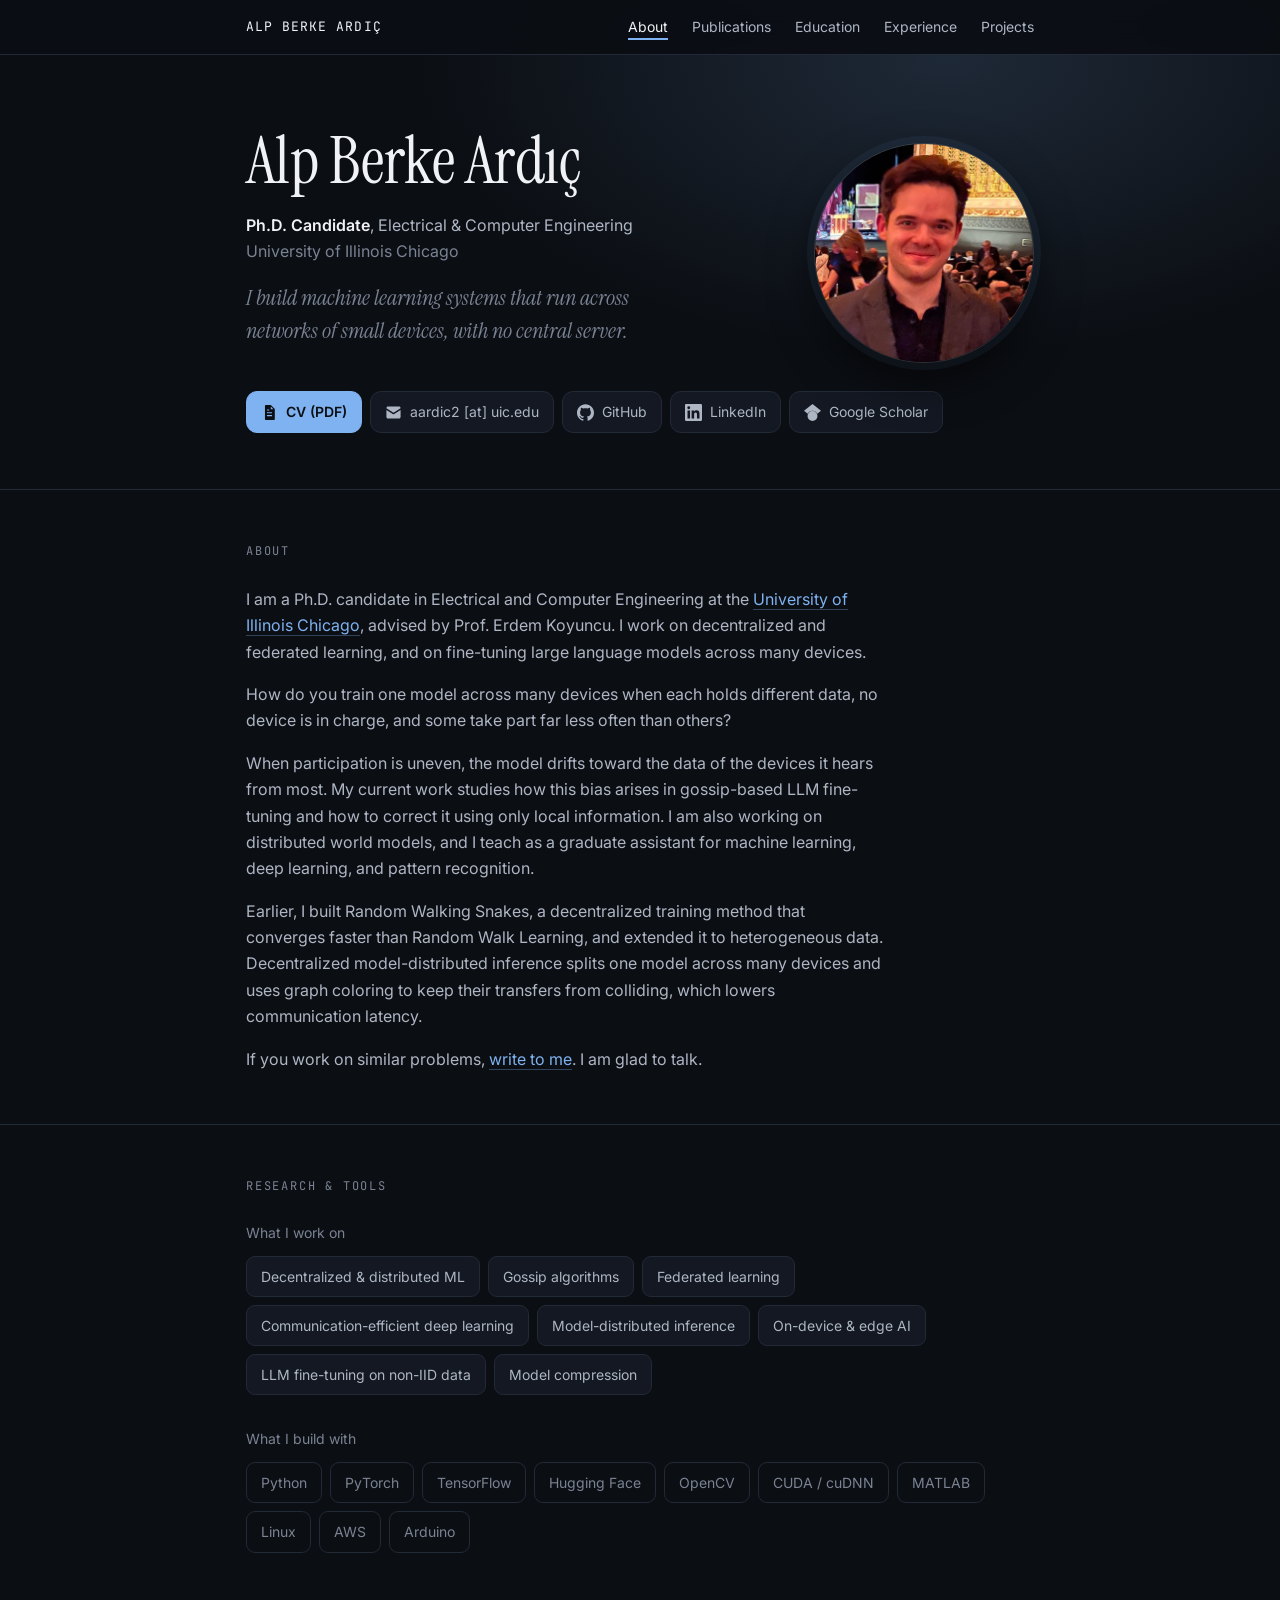
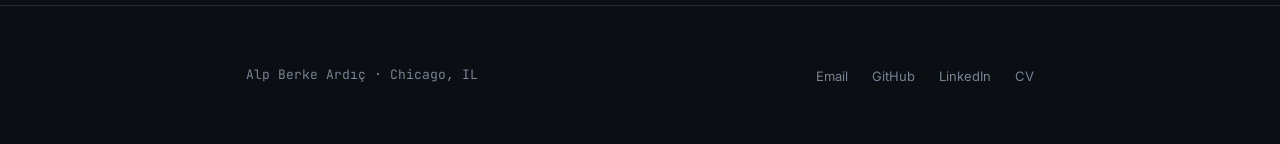
==== commit e98cf36d: "Move Research to home page" ====
--- a/index.html
+++ b/index.html
@@ -31,7 +31,6 @@
       <nav aria-label="Pages">
         <a href="./" aria-current="page">About</a>
         <a href="publications.html">Publications</a>
-        <a href="research.html">Research</a>
         <a href="education.html">Education</a>
         <a href="experience.html">Experience</a>
         <a href="projects.html">Projects</a>
@@ -91,6 +90,36 @@
         </div>
       </div>
     </section>
+
+    <section id="research" aria-labelledby="research-label">
+      <div class="wrap">
+        <h2 class="section-label" id="research-label">Research &amp; Tools</h2>
+        <h3 class="sub">What I work on</h3>
+        <ul class="tags">
+          <li>Decentralized &amp; distributed ML</li>
+          <li>Gossip algorithms</li>
+          <li>Federated learning</li>
+          <li>Communication-efficient deep learning</li>
+          <li>Model-distributed inference</li>
+          <li>On-device &amp; edge AI</li>
+          <li>LLM fine-tuning on non-IID data</li>
+          <li>Model compression</li>
+        </ul>
+        <h3 class="sub">What I build with</h3>
+        <ul class="tags tools">
+          <li>Python</li>
+          <li>PyTorch</li>
+          <li>TensorFlow</li>
+          <li>Hugging Face</li>
+          <li>OpenCV</li>
+          <li>CUDA / cuDNN</li>
+          <li>MATLAB</li>
+          <li>Linux</li>
+          <li>AWS</li>
+          <li>Arduino</li>
+        </ul>
+      </div>
+    </section>
   </main>
 
   <footer>
--- a/style.css
+++ b/style.css
@@ -207,7 +207,7 @@
   margin: 0 0 24px;
 }
 
-/* A page of its own: Publications, Research, Education, Experience, Projects */
+/* A page of its own: Publications, Education, Experience, Projects */
 .page .wrap { padding-top: 64px; padding-bottom: 72px; }
 .page-title {
   font-family: 'Instrument Serif', Georgia, serif;
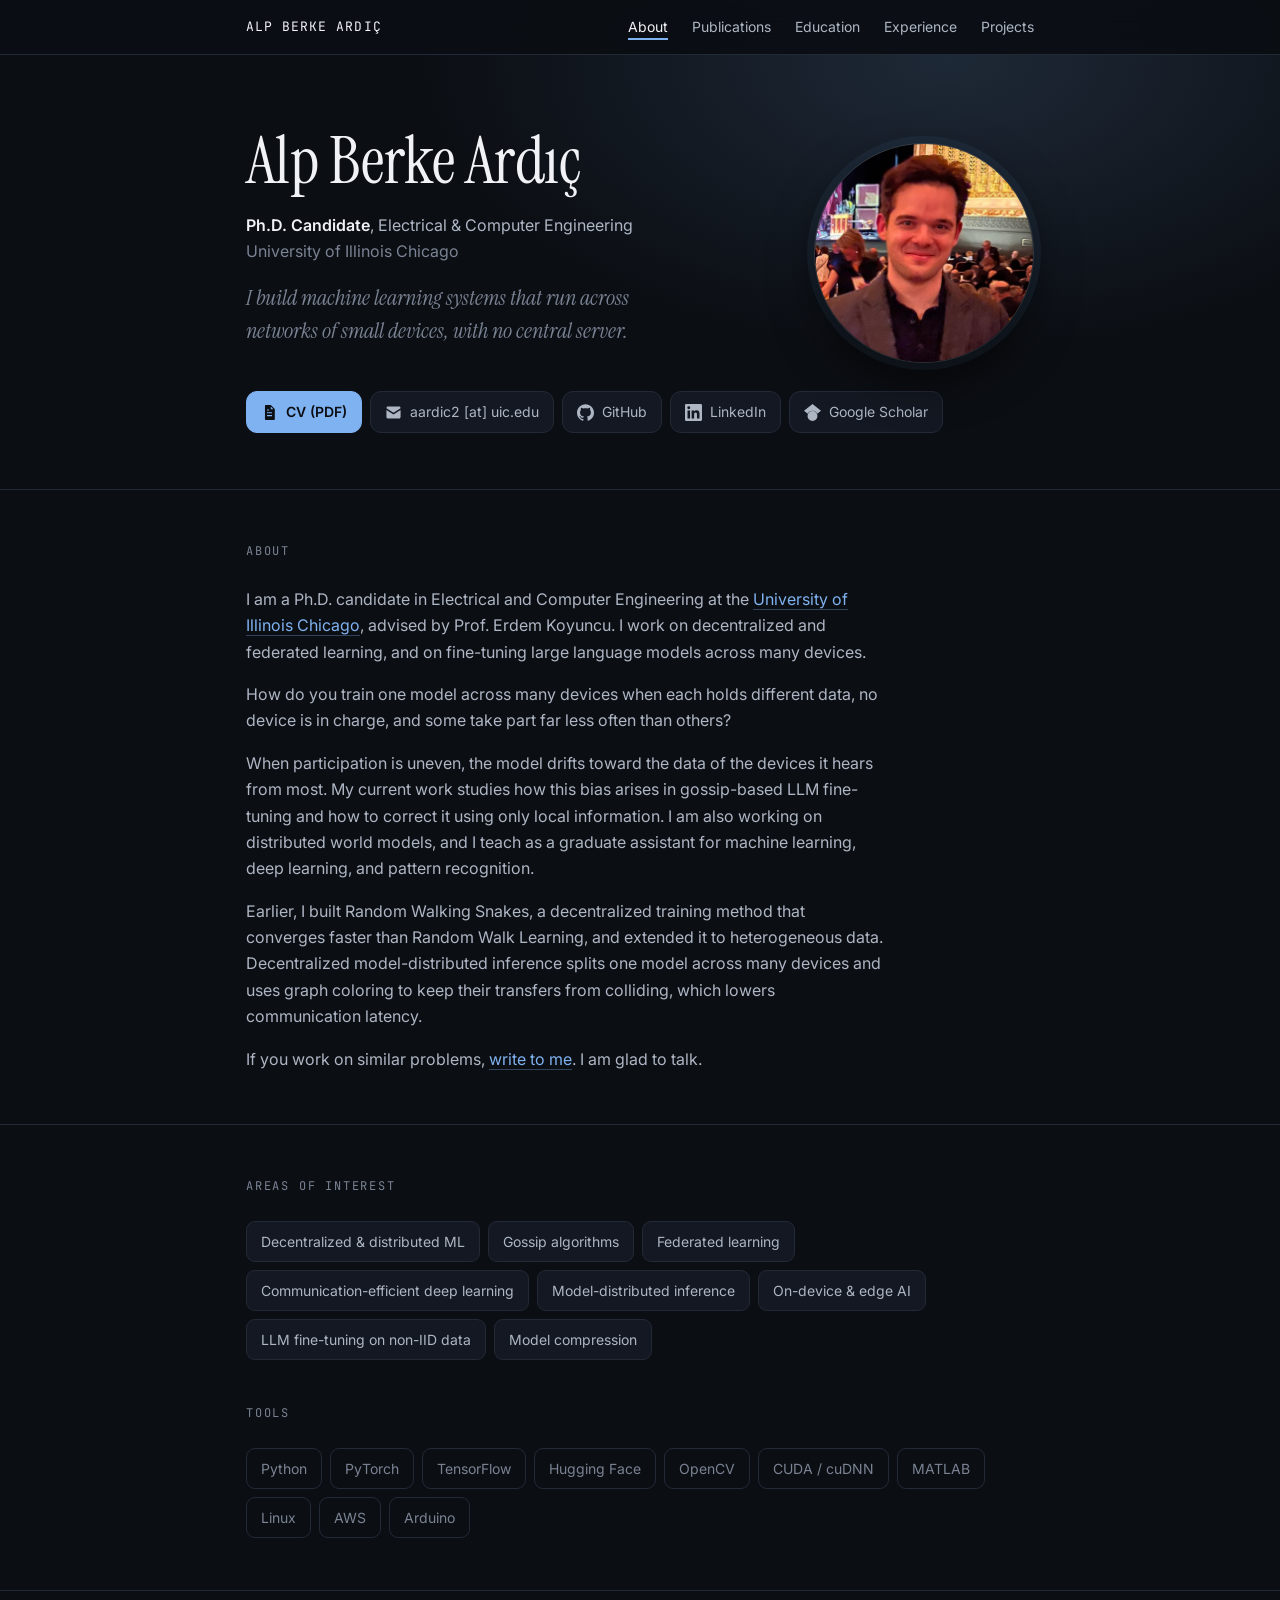
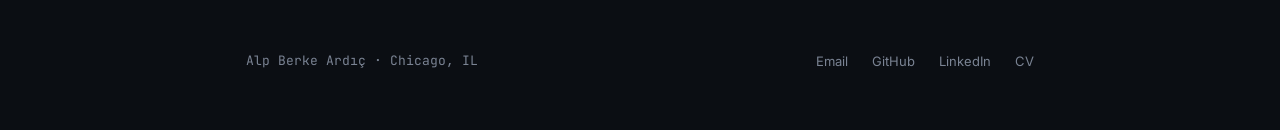
==== commit 2c7b1613: "Rename Research section to Areas of Interest and Tools" ====
--- a/index.html
+++ b/index.html
@@ -91,10 +91,9 @@
       </div>
     </section>
 
-    <section id="research" aria-labelledby="research-label">
+    <section id="interests">
       <div class="wrap">
-        <h2 class="section-label" id="research-label">Research &amp; Tools</h2>
-        <h3 class="sub">What I work on</h3>
+        <h2 class="section-label">Areas of Interest</h2>
         <ul class="tags">
           <li>Decentralized &amp; distributed ML</li>
           <li>Gossip algorithms</li>
@@ -105,7 +104,7 @@
           <li>LLM fine-tuning on non-IID data</li>
           <li>Model compression</li>
         </ul>
-        <h3 class="sub">What I build with</h3>
+        <h2 class="section-label">Tools</h2>
         <ul class="tags tools">
           <li>Python</li>
           <li>PyTorch</li>
--- a/style.css
+++ b/style.css
@@ -224,14 +224,8 @@
 .prose a:hover { border-bottom-color: var(--accent); }
 .prose strong { color: var(--ink); font-weight: 600; }
 
-/* Research interests + tools */
-.sub {
-  font-size: 0.875rem;
-  font-weight: 400;
-  color: var(--muted);
-  margin: 0 0 12px;
-}
-.tags + .sub { margin-top: 32px; }
+/* Areas of interest + tools */
+.tags + .section-label { margin-top: 44px; }
 .tags { list-style: none; margin: 0; padding: 0; display: flex; flex-wrap: wrap; gap: 8px; }
 .tags li {
   font-size: 0.875rem;
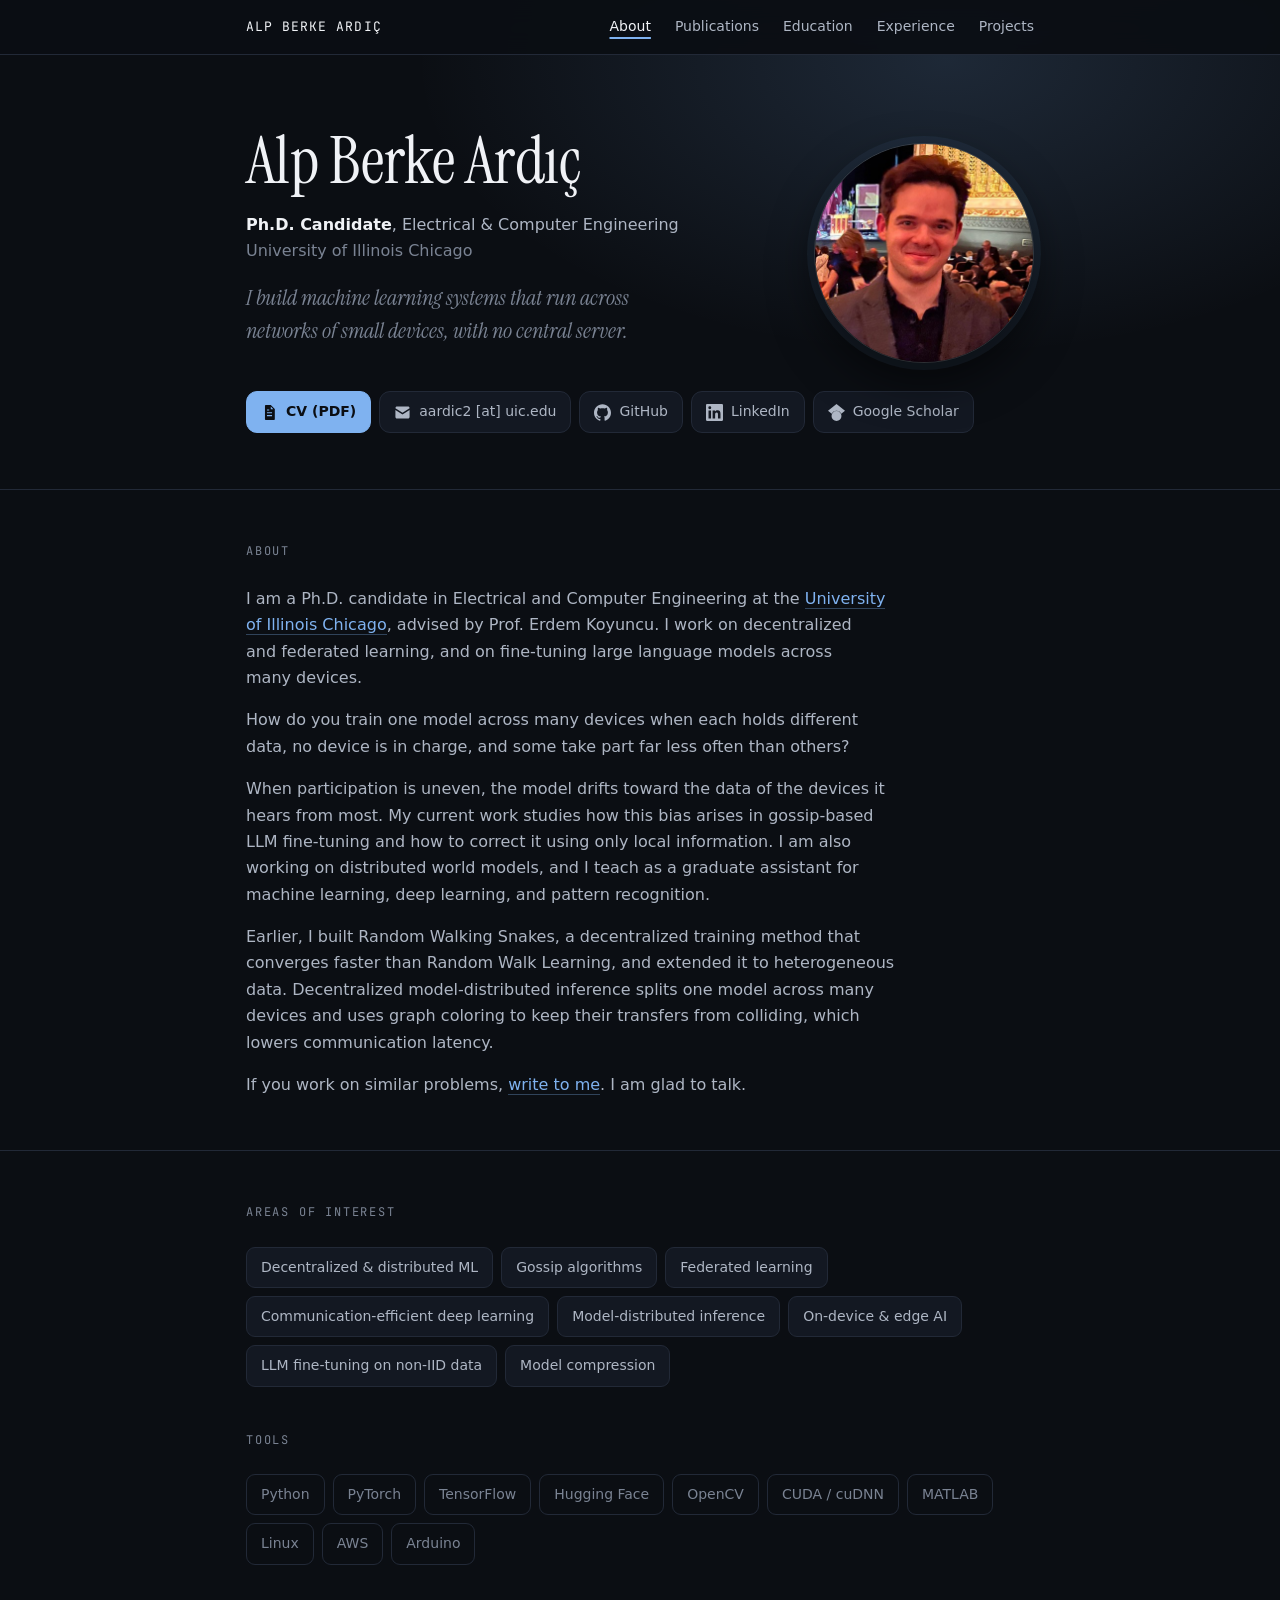
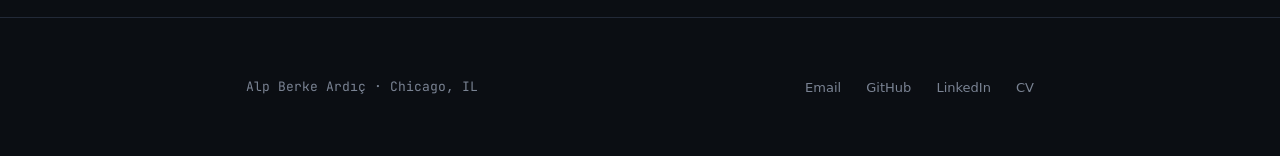
==== commit 4952e252: "Use the system font (Segoe UI) for body text" ====
--- a/index.html
+++ b/index.html
@@ -18,7 +18,7 @@
 <link rel="icon" href="data:image/svg+xml,%3Csvg%20xmlns='http://www.w3.org/2000/svg'%20viewBox='0%200%2032%2032'%3E%3Crect%20width='32'%20height='32'%20rx='8'%20fill='%230B0E13'/%3E%3Ctext%20x='16'%20y='22'%20font-family='Georgia,serif'%20font-size='17'%20fill='%237FB2F0'%20text-anchor='middle'%3EA%3C/text%3E%3C/svg%3E">
 <link rel="preconnect" href="https://fonts.googleapis.com">
 <link rel="preconnect" href="https://fonts.gstatic.com" crossorigin>
-<link href="https://fonts.googleapis.com/css2?family=Instrument+Serif:ital@0;1&family=Inter:wght@400;600&family=JetBrains+Mono:wght@400&display=swap" rel="stylesheet">
+<link href="https://fonts.googleapis.com/css2?family=Instrument+Serif:ital@0;1&family=JetBrains+Mono:wght@400&display=swap" rel="stylesheet">
 <link rel="stylesheet" href="style.css">
 </head>
 <body>
--- a/style.css
+++ b/style.css
@@ -31,7 +31,7 @@
   min-height: 100dvh;
   background: var(--bg);
   color: var(--body);
-  font-family: 'Inter', system-ui, -apple-system, 'Segoe UI', sans-serif;
+  font-family: 'Segoe UI', -apple-system, BlinkMacSystemFont, system-ui, Roboto, 'Helvetica Neue', Arial, sans-serif;
   font-size: 1rem;
   line-height: 1.65;
 }
@@ -275,6 +275,7 @@
   line-height: 1.65;
   color: var(--muted);
   margin-top: 8px;
+  text-wrap: pretty;
 }
 .pub-meta .tag { margin-right: 11px; }
 .pub-meta .pub-link { margin-left: 11px; }
@@ -291,6 +292,7 @@
 }
 .tag.published, .tag.accepted { background: rgba(63, 191, 175, 0.12); color: #5FD3C4; border-color: rgba(63, 191, 175, 0.28); }
 .tag.review    { background: rgba(224, 166, 60, 0.12); color: #E0A63C; border-color: rgba(224, 166, 60, 0.28); }
+.tag.submitted { background: rgba(154, 163, 179, 0.10); color: #A8B0BE; border-color: rgba(154, 163, 179, 0.26); }
 .pub-link { color: var(--accent); text-decoration: none; border-bottom: 1px solid transparent; white-space: nowrap; }
 .pub-link:hover { border-bottom-color: var(--accent); }
 
